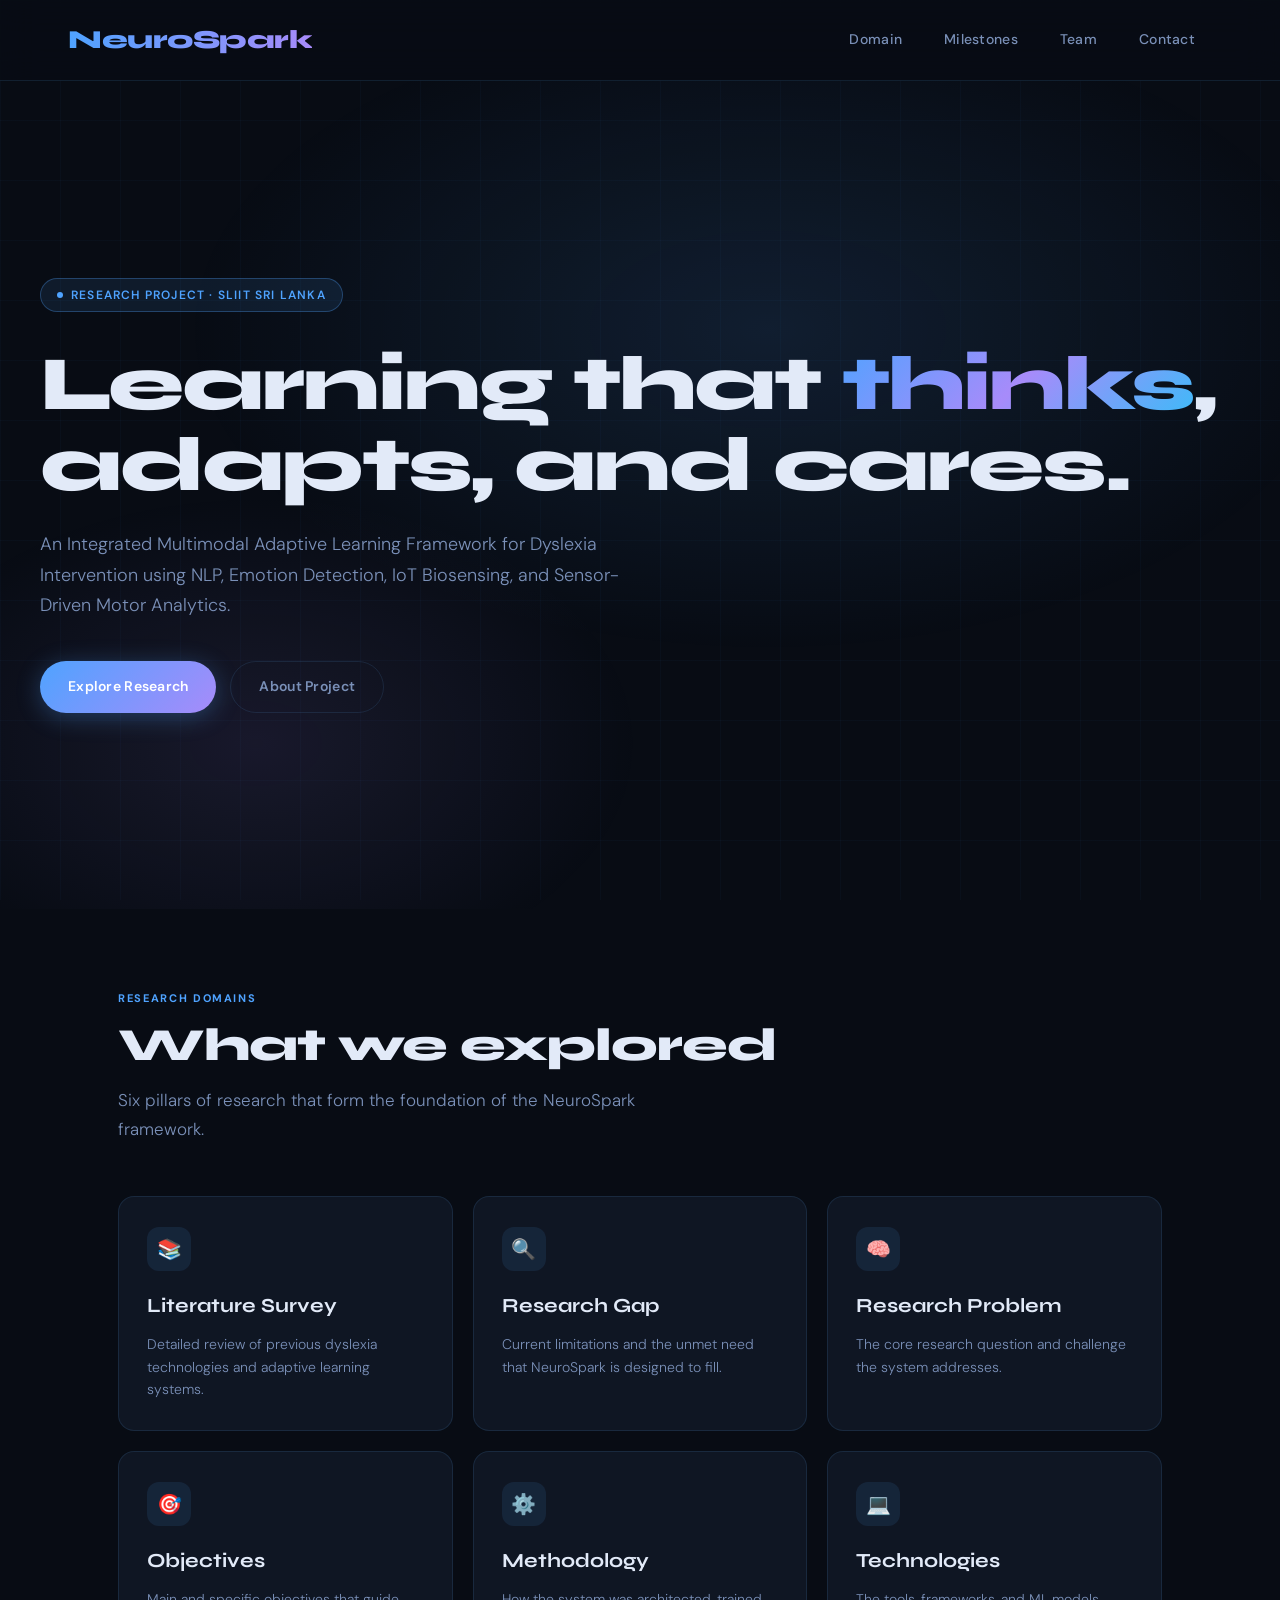
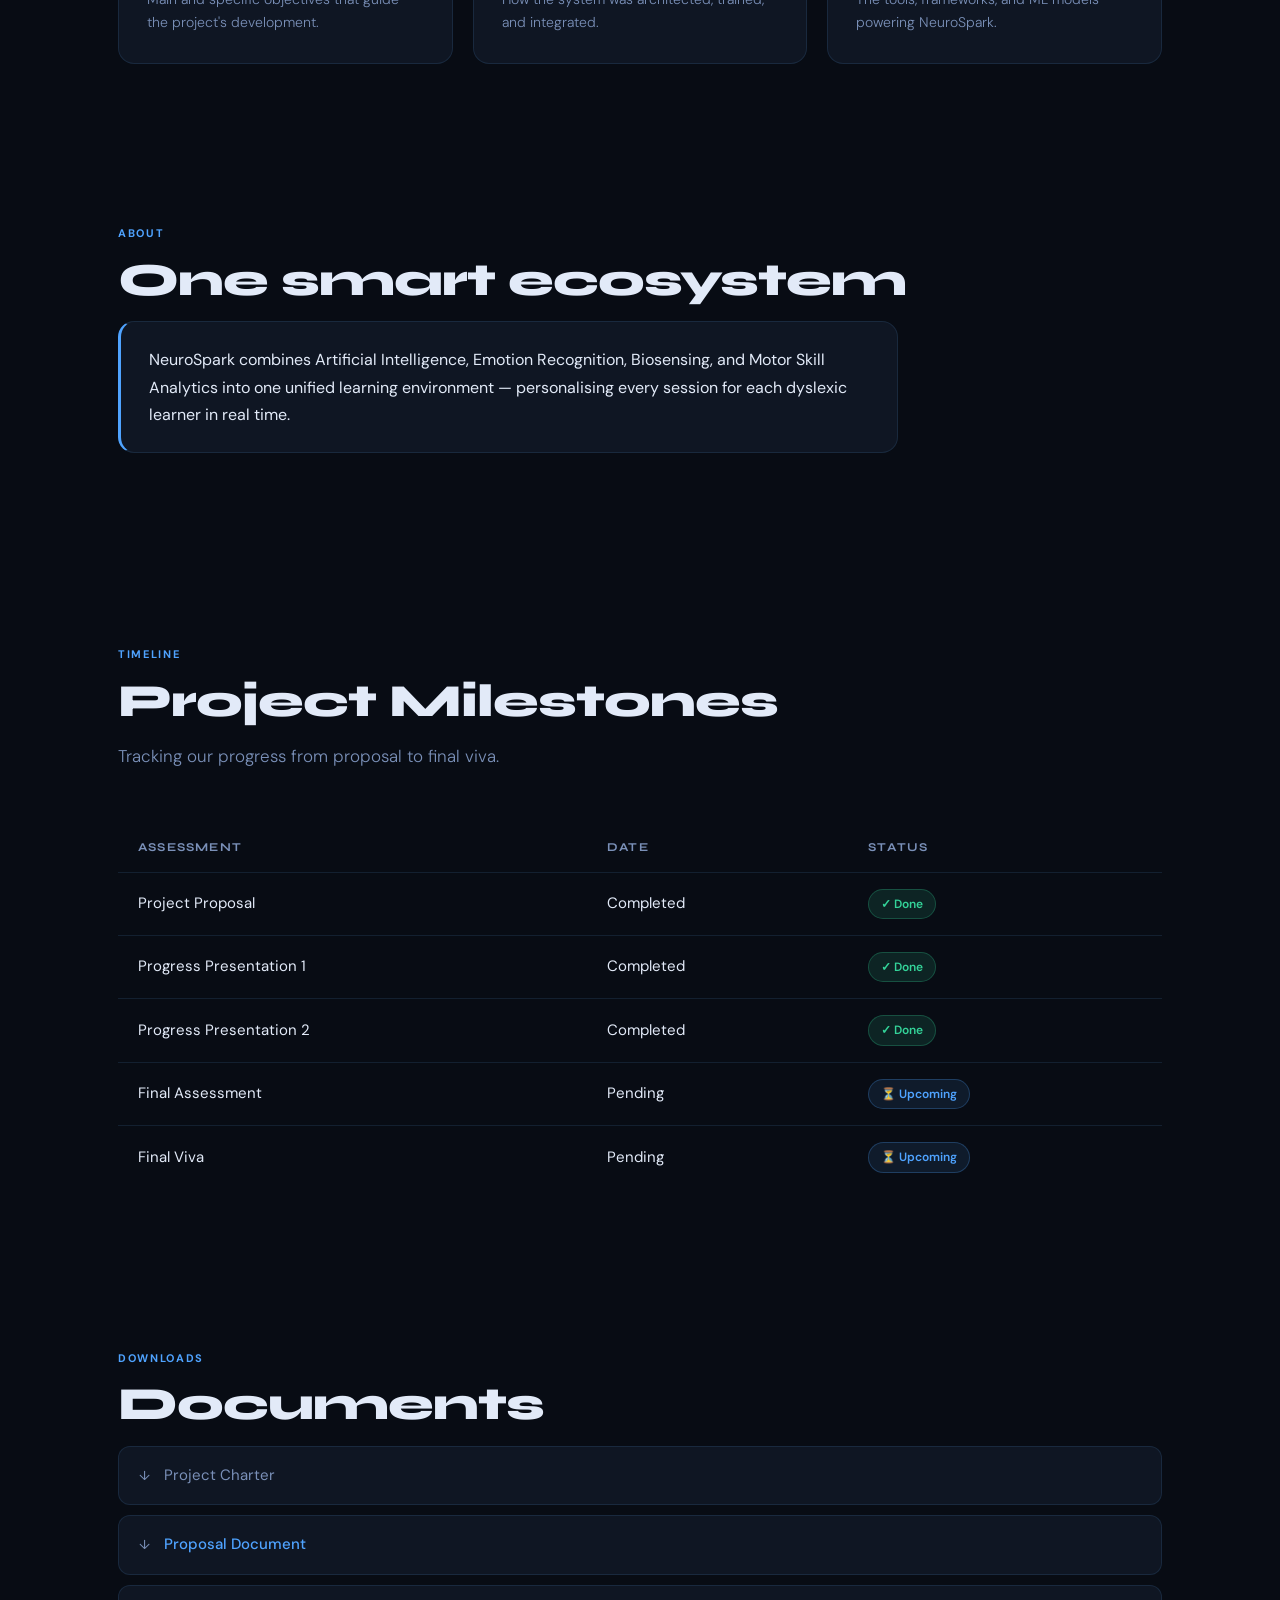
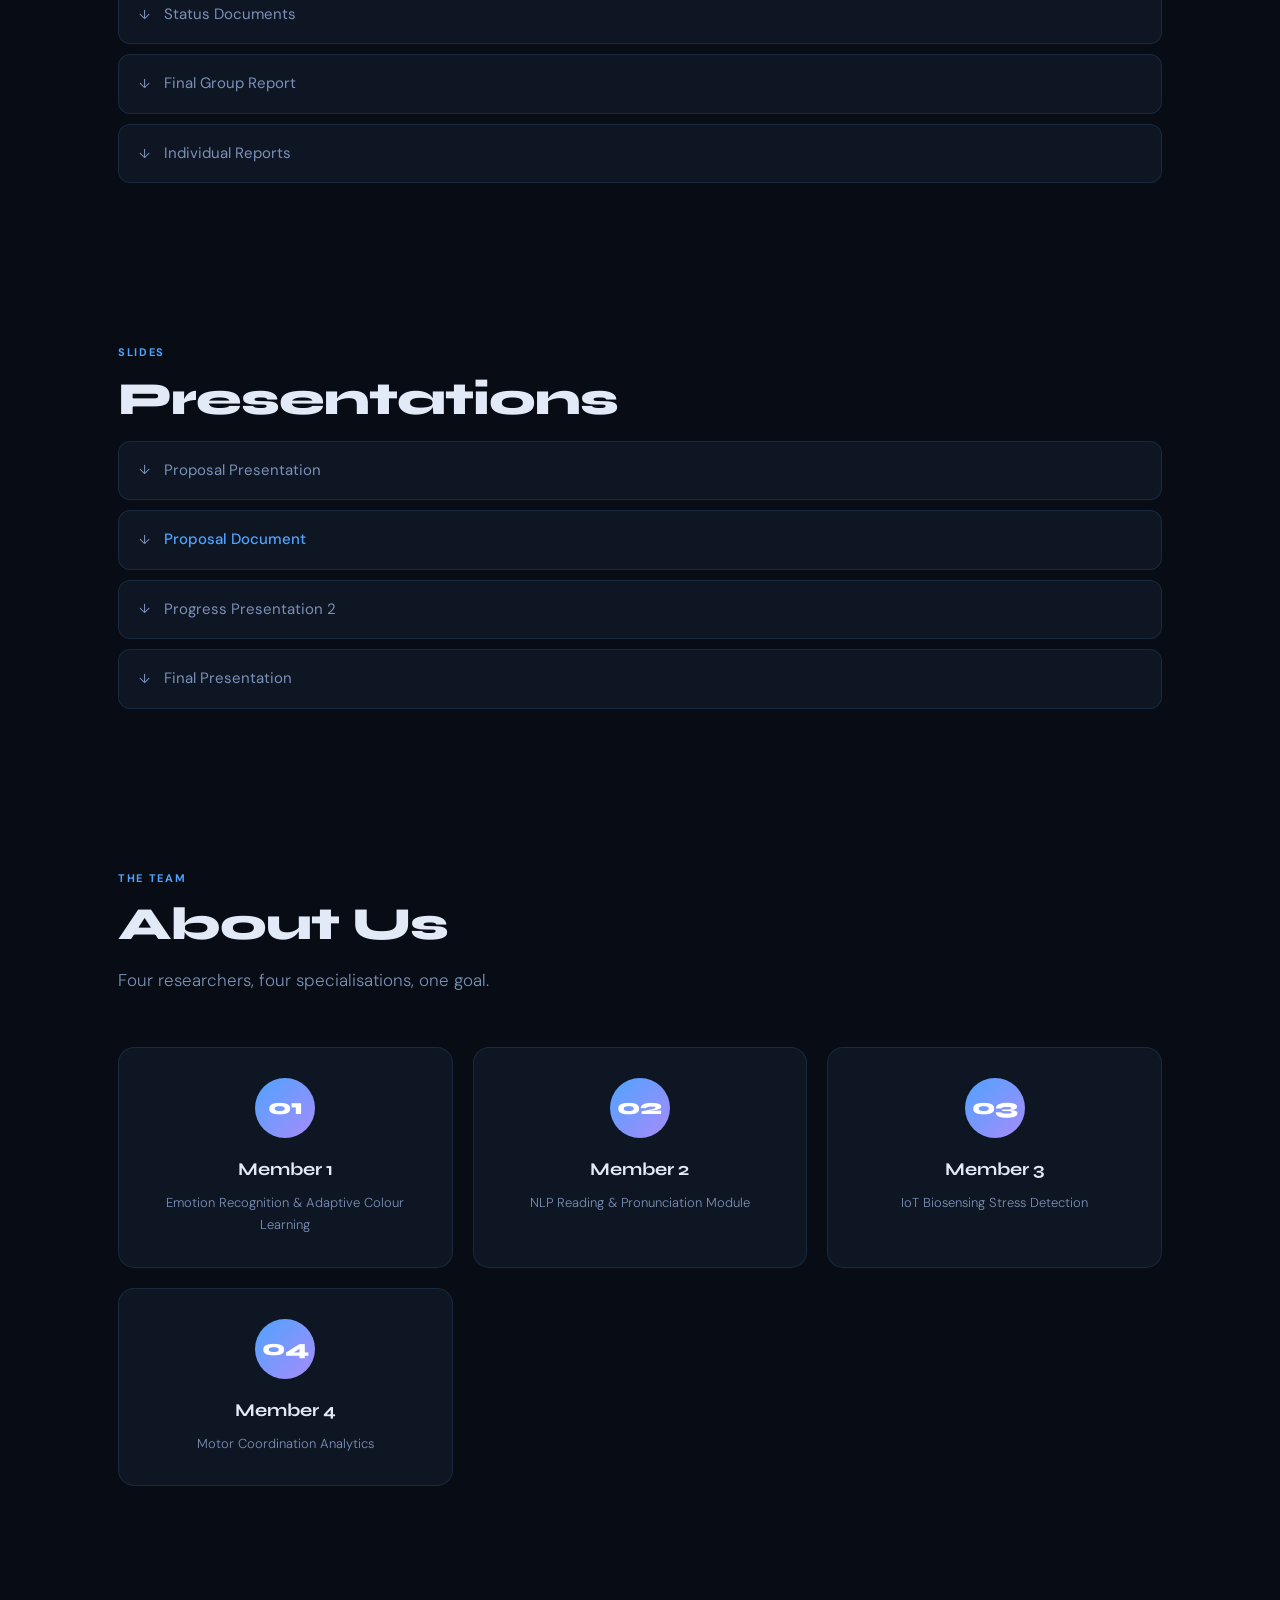
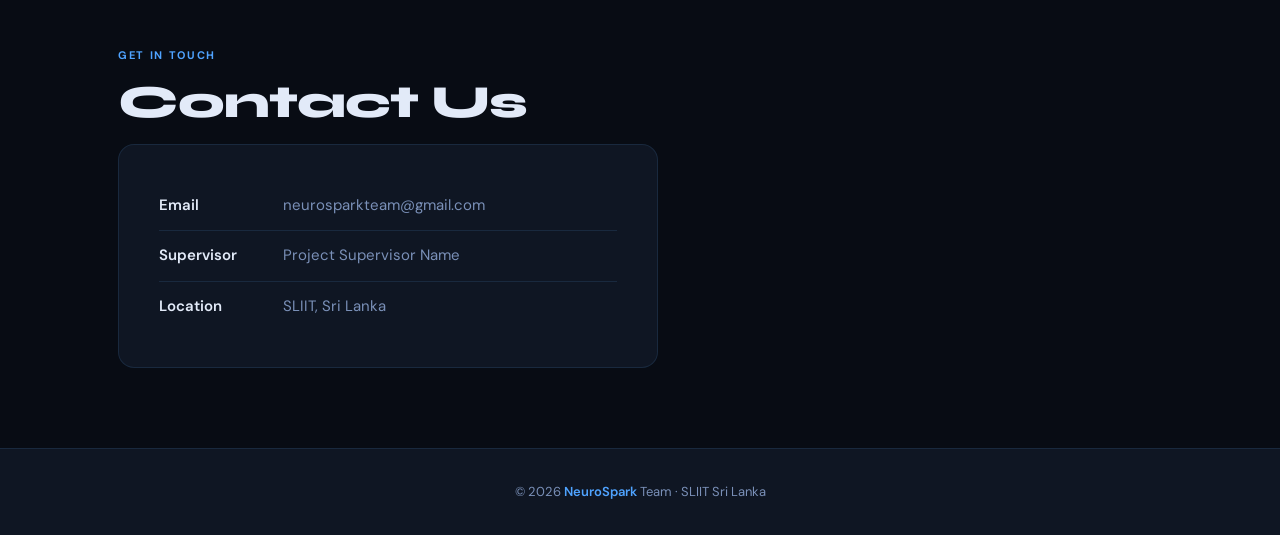
==== index.html @ bb427321 "Update index.html" ====
<!-- =========================
FILE: index.html
========================= -->
<!DOCTYPE html>
<html lang="en">
<head>
<meta charset="UTF-8">
<meta name="viewport" content="width=device-width, initial-scale=1.0">
<title>NeuroSpark — Adaptive Learning for Dyslexia</title>
<link rel="stylesheet" href="style.css">
</head>
<body>

<header>
  <nav>
    <div class="logo">NeuroSpark</div>
    <div class="menu">
      <a href="#domain">Domain</a>
      <a href="#milestones">Milestones</a>
      <a href="#team">Team</a>
      <a href="#contact">Contact</a>
    </div>
  </nav>
</header>

<!-- Hero -->
<section class="hero">
  <div class="hero-bg"></div>
  <div class="hero-content">
    <div class="hero-tag">Research Project · SLIIT Sri Lanka</div>
    <h1>Learning that <span>thinks</span>,<br>adapts, and cares.</h1>
    <p>An Integrated Multimodal Adaptive Learning Framework for Dyslexia Intervention using NLP, Emotion Detection, IoT Biosensing, and Sensor-Driven Motor Analytics.</p>
    <div class="hero-actions">
      <a href="#domain" class="btn">Explore Research</a>
      <a href="#about" class="btn-ghost">About Project</a>
    </div>
  </div>
</section>

<!-- Domain -->
<section class="container" id="domain">
  <div class="section-label">Research Domains</div>
  <h2 class="section-title">What we explored</h2>
  <p class="section-desc">Six pillars of research that form the foundation of the NeuroSpark framework.</p>

  <div class="card-grid">
    <div class="card">
      <div class="card-icon">📚</div>
      <a href="literature.html">Literature Survey</a>
      <p>Detailed review of previous dyslexia technologies and adaptive learning systems.</p>
    </div>
    <div class="card">
      <div class="card-icon">🔍</div>
      <a href="gap.html">Research Gap</a>
      <p>Current limitations and the unmet need that NeuroSpark is designed to fill.</p>
    </div>
    <div class="card">
      <div class="card-icon">🧠</div>
      <a href="problem.html">Research Problem</a>
      <p>The core research question and challenge the system addresses.</p>
    </div>
    <div class="card">
      <div class="card-icon">🎯</div>
      <a href="objectives.html">Objectives</a>
      <p>Main and specific objectives that guide the project's development.</p>
    </div>
    <div class="card">
      <div class="card-icon">⚙️</div>
      <a href="methodology.html">Methodology</a>
      <p>How the system was architected, trained, and integrated.</p>
    </div>
    <div class="card">
      <div class="card-icon">💻</div>
      <a href="technologies.html">Technologies</a>
      <p>The tools, frameworks, and ML models powering NeuroSpark.</p>
    </div>
  </div>
</section>

<!-- About -->
<section class="container" id="about">
  <div class="section-label">About</div>
  <h2 class="section-title">One smart ecosystem</h2>
  <div class="highlight-box">
    <p>NeuroSpark combines Artificial Intelligence, Emotion Recognition, Biosensing, and Motor Skill Analytics into one unified learning environment — personalising every session for each dyslexic learner in real time.</p>
  </div>
</section>

<!-- Milestones -->
<section class="container" id="milestones">
  <div class="section-label">Timeline</div>
  <h2 class="section-title">Project Milestones</h2>
  <p class="section-desc">Tracking our progress from proposal to final viva.</p>

  <table class="milestone-table">
    <thead>
      <tr>
        <th>Assessment</th>
        <th>Date</th>
        <th>Status</th>
      </tr>
    </thead>
    <tbody>
      <tr>
        <td>Project Proposal</td>
        <td>Completed</td>
        <td><span class="badge done">✓ Done</span></td>
      </tr>
      <tr>
        <td>Progress Presentation 1</td>
        <td>Completed</td>
        <td><span class="badge done">✓ Done</span></td>
      </tr>
      <tr>
        <td>Progress Presentation 2</td>
        <td>Completed</td>
        <td><span class="badge done">✓ Done</span></td>
      </tr>
      <tr>
        <td>Final Assessment</td>
        <td>Pending</td>
        <td><span class="badge upcoming">⏳ Upcoming</span></td>
      </tr>
      <tr>
        <td>Final Viva</td>
        <td>Pending</td>
        <td><span class="badge upcoming">⏳ Upcoming</span></td>
      </tr>
    </tbody>
  </table>
</section>

<!-- Documents -->
<section class="container" id="documents">
  <div class="section-label">Downloads</div>
  <h2 class="section-title">Documents</h2>
  <ul class="doc-list">
    <li>Project Charter</li>
    <li><a href="files/NEURODIVERSITY AWARE ADAPTIVE LEARNING WEB APPLICATION new.pdf" download>Proposal Document</a></li>
    <li>Status Documents</li>
    <li>Final Group Report</li>
    <li>Individual Reports</li>
  </ul>
</section>

<!-- Presentations -->
<section class="container" id="presentations">
  <div class="section-label">Slides</div>
  <h2 class="section-title">Presentations</h2>
  <ul class="doc-list">
    <li>Proposal Presentation</li>
    <li><a href="files/NEURODIVERSITY AWARE ADAPTIVE LEARNING WEB APPLICATION new.pdf" download>Proposal Document</a></li>
    <li>Progress Presentation 2</li>
    <li>Final Presentation</li>
  </ul>
</section>

<!-- Team -->
<section class="container" id="team">
  <div class="section-label">The Team</div>
  <h2 class="section-title">About Us</h2>
  <p class="section-desc">Four researchers, four specialisations, one goal.</p>
  <div class="card-grid">
    <div class="team-card">
      <div class="team-avatar">01</div>
      <h3>Member 1</h3>
      <p>Emotion Recognition &amp; Adaptive Colour Learning</p>
    </div>
    <div class="team-card">
      <div class="team-avatar">02</div>
      <h3>Member 2</h3>
      <p>NLP Reading &amp; Pronunciation Module</p>
    </div>
    <div class="team-card">
      <div class="team-avatar">03</div>
      <h3>Member 3</h3>
      <p>IoT Biosensing Stress Detection</p>
    </div>
    <div class="team-card">
      <div class="team-avatar">04</div>
      <h3>Member 4</h3>
      <p>Motor Coordination Analytics</p>
    </div>
  </div>
</section>

<!-- Contact -->
<section class="container" id="contact">
  <div class="section-label">Get in Touch</div>
  <h2 class="section-title">Contact Us</h2>
  <div class="contact-box">
    <div class="contact-row">
      <span class="label">Email</span>
      <span>neurosparkteam@gmail.com</span>
    </div>
    <div class="contact-row">
      <span class="label">Supervisor</span>
      <span>Project Supervisor Name</span>
    </div>
    <div class="contact-row">
      <span class="label">Location</span>
      <span>SLIIT, Sri Lanka</span>
    </div>
  </div>
</section>

<footer>
  <p>© 2026 <span>NeuroSpark</span> Team · SLIIT Sri Lanka</p>
</footer>

</body>
</html>
---- style.css ----
/* =========================
   FILE: style.css — NeuroSpark Premium Theme
========================= */

@import url('https://fonts.googleapis.com/css2?family=Syne:wght@400;600;700;800&family=DM+Sans:ital,wght@0,300;0,400;0,500;1,300&display=swap');

/* ── CSS Variables ── */
:root {
  --bg: #080c14;
  --surface: #0f1623;
  --surface2: #151d2e;
  --border: rgba(99,179,255,0.12);
  --blue: #4fa3ff;
  --violet: #a78bfa;
  --cyan: #38bdf8;
  --green: #34d399;
  --text: #e2eaf8;
  --muted: #7a90b8;
  --heading-font: 'Syne', sans-serif;
  --body-font: 'DM Sans', sans-serif;
  --radius: 16px;
  --glow-blue: 0 0 40px rgba(79,163,255,0.18);
  --glow-violet: 0 0 40px rgba(167,139,250,0.18);
}

/* ── Reset & Base ── */
*, *::before, *::after { box-sizing: border-box; margin: 0; padding: 0; }

html { scroll-behavior: smooth; }

body {
  font-family: var(--body-font);
  background: var(--bg);
  color: var(--text);
  line-height: 1.7;
  font-size: 16px;
  overflow-x: hidden;
}

/* Subtle grid texture */
body::before {
  content: '';
  position: fixed;
  inset: 0;
  background-image:
    linear-gradient(rgba(79,163,255,0.03) 1px, transparent 1px),
    linear-gradient(90deg, rgba(79,163,255,0.03) 1px, transparent 1px);
  background-size: 60px 60px;
  pointer-events: none;
  z-index: 0;
}

/* ── Header / Nav ── */
header {
  position: sticky;
  top: 0;
  z-index: 200;
  background: rgba(8, 12, 20, 0.85);
  backdrop-filter: blur(18px);
  border-bottom: 1px solid var(--border);
}

nav {
  max-width: 1200px;
  margin: auto;
  display: flex;
  justify-content: space-between;
  align-items: center;
  padding: 18px 28px;
}

.logo {
  font-family: var(--heading-font);
  font-size: 26px;
  font-weight: 800;
  background: linear-gradient(90deg, var(--blue), var(--violet));
  -webkit-background-clip: text;
  -webkit-text-fill-color: transparent;
  background-clip: text;
  letter-spacing: -0.5px;
}

.menu { display: flex; gap: 8px; }

.menu a {
  color: var(--muted);
  text-decoration: none;
  font-size: 14px;
  font-weight: 500;
  padding: 8px 16px;
  border-radius: 50px;
  border: 1px solid transparent;
  transition: all 0.25s ease;
  letter-spacing: 0.02em;
}

.menu a:hover {
  color: var(--text);
  border-color: var(--border);
  background: var(--surface);
}

/* ── Hero ── */
.hero {
  position: relative;
  overflow: hidden;
  min-height: 92vh;
  display: flex;
  align-items: center;
  padding: 0 28px;
}

.hero-bg {
  position: absolute;
  inset: 0;
  background:
    radial-gradient(ellipse 70% 60% at 60% 30%, rgba(79,163,255,0.12) 0%, transparent 65%),
    radial-gradient(ellipse 50% 50% at 20% 80%, rgba(167,139,250,0.1) 0%, transparent 60%);
  z-index: 0;
}

.hero-content {
  position: relative;
  z-index: 1;
  max-width: 1200px;
  margin: auto;
  width: 100%;
  padding: 80px 0;
}

.hero-tag {
  display: inline-flex;
  align-items: center;
  gap: 8px;
  background: rgba(79,163,255,0.1);
  border: 1px solid rgba(79,163,255,0.3);
  color: var(--blue);
  font-size: 12px;
  font-weight: 600;
  letter-spacing: 0.1em;
  text-transform: uppercase;
  padding: 6px 16px;
  border-radius: 50px;
  margin-bottom: 32px;
  animation: fadeUp 0.6s ease both;
}

.hero-tag::before {
  content: '';
  width: 6px; height: 6px;
  border-radius: 50%;
  background: var(--blue);
  animation: pulse 2s infinite;
}

@keyframes pulse {
  0%, 100% { opacity: 1; transform: scale(1); }
  50% { opacity: 0.4; transform: scale(0.7); }
}

.hero h1 {
  font-family: var(--heading-font);
  font-size: clamp(42px, 6vw, 82px);
  font-weight: 800;
  line-height: 1.05;
  letter-spacing: -2px;
  margin-bottom: 24px;
  animation: fadeUp 0.6s 0.1s ease both;
}

.hero h1 span {
  background: linear-gradient(135deg, var(--blue) 0%, var(--violet) 50%, var(--cyan) 100%);
  -webkit-background-clip: text;
  -webkit-text-fill-color: transparent;
  background-clip: text;
}

.hero p {
  font-size: 18px;
  color: var(--muted);
  max-width: 620px;
  font-weight: 300;
  margin-bottom: 40px;
  animation: fadeUp 0.6s 0.2s ease both;
}

.hero-actions {
  display: flex;
  gap: 14px;
  flex-wrap: wrap;
  animation: fadeUp 0.6s 0.3s ease both;
}

/* ── Buttons ── */
.btn, .btn-ghost {
  display: inline-flex;
  align-items: center;
  gap: 8px;
  padding: 13px 28px;
  border-radius: 50px;
  font-family: var(--body-font);
  font-size: 14px;
  font-weight: 600;
  text-decoration: none;
  transition: all 0.25s ease;
  cursor: pointer;
  letter-spacing: 0.02em;
}

.btn {
  background: linear-gradient(135deg, var(--blue), var(--violet));
  color: #fff;
  border: none;
  box-shadow: 0 4px 24px rgba(79,163,255,0.3);
}

.btn:hover {
  transform: translateY(-2px);
  box-shadow: 0 8px 32px rgba(79,163,255,0.45);
}

.btn-ghost {
  background: transparent;
  color: var(--muted);
  border: 1px solid var(--border);
}

.btn-ghost:hover {
  background: var(--surface);
  color: var(--text);
  border-color: rgba(99,179,255,0.3);
}

/* ── Section containers ── */
.container {
  max-width: 1100px;
  margin: auto;
  padding: 80px 28px;
  position: relative;
  z-index: 1;
}

.section-label {
  font-size: 11px;
  font-weight: 700;
  letter-spacing: 0.15em;
  text-transform: uppercase;
  color: var(--blue);
  margin-bottom: 12px;
}

.section-title {
  font-family: var(--heading-font);
  font-size: clamp(28px, 4vw, 46px);
  font-weight: 800;
  color: var(--text);
  letter-spacing: -1px;
  margin-bottom: 16px;
  line-height: 1.1;
}

.section-title.accent {
  background: linear-gradient(135deg, var(--blue), var(--violet));
  -webkit-background-clip: text;
  -webkit-text-fill-color: transparent;
  background-clip: text;
}

.section-desc {
  color: var(--muted);
  font-size: 17px;
  font-weight: 300;
  max-width: 600px;
  margin-bottom: 52px;
}

/* ── Cards ── */
.card-grid {
  display: grid;
  grid-template-columns: repeat(auto-fit, minmax(280px, 1fr));
  gap: 20px;
}

.card {
  background: var(--surface);
  border: 1px solid var(--border);
  border-radius: var(--radius);
  padding: 30px 28px;
  transition: all 0.3s ease;
  position: relative;
  overflow: hidden;
}

.card::before {
  content: '';
  position: absolute;
  top: 0; left: 0; right: 0;
  height: 2px;
  background: linear-gradient(90deg, var(--blue), var(--violet));
  opacity: 0;
  transition: opacity 0.3s ease;
}

.card:hover {
  transform: translateY(-6px);
  border-color: rgba(79,163,255,0.3);
  box-shadow: var(--glow-blue);
}

.card:hover::before { opacity: 1; }

.card-icon {
  width: 44px; height: 44px;
  border-radius: 12px;
  background: rgba(79,163,255,0.1);
  display: flex; align-items: center; justify-content: center;
  font-size: 20px;
  margin-bottom: 18px;
}

.card a {
  font-family: var(--heading-font);
  font-size: 20px;
  font-weight: 700;
  color: var(--text);
  text-decoration: none;
  display: block;
  margin-bottom: 10px;
  transition: color 0.2s;
}

.card a:hover { color: var(--blue); }

.card p {
  color: var(--muted);
  font-size: 14px;
  line-height: 1.6;
  font-weight: 300;
}

/* ── Inner page content ── */
.page-hero {
  padding: 80px 28px 40px;
  max-width: 1100px;
  margin: auto;
  position: relative;
  z-index: 1;
}

.page-hero .back-link {
  display: inline-flex;
  align-items: center;
  gap: 6px;
  color: var(--muted);
  text-decoration: none;
  font-size: 13px;
  font-weight: 500;
  margin-bottom: 28px;
  transition: color 0.2s;
}

.page-hero .back-link:hover { color: var(--blue); }

.content-block {
  max-width: 1100px;
  margin: auto;
  padding: 0 28px 80px;
  position: relative;
  z-index: 1;
}

.content-block p {
  color: var(--muted);
  font-size: 17px;
  font-weight: 300;
  margin-bottom: 24px;
  max-width: 780px;
}

.highlight-box {
  background: var(--surface);
  border: 1px solid var(--border);
  border-left: 3px solid var(--blue);
  border-radius: var(--radius);
  padding: 24px 28px;
  margin-bottom: 32px;
  max-width: 780px;
}

.highlight-box p {
  margin: 0;
  color: var(--text);
  font-size: 16px;
}

/* Objectives list */
.obj-list {
  list-style: none;
  padding: 0;
  display: flex;
  flex-direction: column;
  gap: 14px;
  max-width: 700px;
}

.obj-list li {
  display: flex;
  align-items: flex-start;
  gap: 16px;
  background: var(--surface);
  border: 1px solid var(--border);
  border-radius: 12px;
  padding: 18px 22px;
  color: var(--text);
  font-size: 15px;
  font-weight: 400;
  transition: border-color 0.2s;
}

.obj-list li:hover { border-color: rgba(79,163,255,0.3); }

.obj-list li span.num {
  flex-shrink: 0;
  width: 28px; height: 28px;
  border-radius: 8px;
  background: linear-gradient(135deg, var(--blue), var(--violet));
  display: flex; align-items: center; justify-content: center;
  font-size: 12px;
  font-weight: 800;
  color: #fff;
  font-family: var(--heading-font);
}

/* Technologies pills */
.tech-grid {
  display: flex;
  flex-wrap: wrap;
  gap: 14px;
  margin-top: 12px;
}

.tech-pill {
  display: flex;
  align-items: center;
  gap: 10px;
  background: var(--surface);
  border: 1px solid var(--border);
  border-radius: 12px;
  padding: 14px 20px;
  font-size: 15px;
  font-weight: 500;
  color: var(--text);
  transition: all 0.25s;
}

.tech-pill:hover {
  border-color: rgba(79,163,255,0.3);
  background: var(--surface2);
  transform: translateY(-2px);
}

.tech-pill .icon {
  font-size: 22px;
}

/* ── Milestones Table ── */
.milestone-table {
  width: 100%;
  border-collapse: collapse;
  margin-top: 12px;
}

.milestone-table th {
  font-family: var(--heading-font);
  font-size: 12px;
  letter-spacing: 0.1em;
  text-transform: uppercase;
  color: var(--muted);
  font-weight: 700;
  padding: 14px 20px;
  text-align: left;
  border-bottom: 1px solid var(--border);
}

.milestone-table td {
  padding: 16px 20px;
  border-bottom: 1px solid var(--border);
  font-size: 15px;
  color: var(--text);
}

.milestone-table tr:last-child td { border-bottom: none; }

.milestone-table tr:hover td {
  background: var(--surface2);
}

.badge {
  display: inline-flex;
  align-items: center;
  gap: 6px;
  padding: 4px 12px;
  border-radius: 50px;
  font-size: 12px;
  font-weight: 600;
}

.badge.done {
  background: rgba(52,211,153,0.12);
  color: var(--green);
  border: 1px solid rgba(52,211,153,0.25);
}

.badge.upcoming {
  background: rgba(79,163,255,0.1);
  color: var(--blue);
  border: 1px solid rgba(79,163,255,0.25);
}

/* ── Documents & Presentations ── */
.doc-list {
  list-style: none;
  padding: 0;
  display: flex;
  flex-direction: column;
  gap: 10px;
}

.doc-list li {
  display: flex;
  align-items: center;
  gap: 14px;
  background: var(--surface);
  border: 1px solid var(--border);
  border-radius: 12px;
  padding: 16px 20px;
  font-size: 15px;
  color: var(--muted);
}

.doc-list li a {
  color: var(--blue);
  text-decoration: none;
  font-weight: 500;
}

.doc-list li a:hover { text-decoration: underline; }

.doc-list li::before {
  content: '↓';
  color: var(--muted);
  font-size: 13px;
}

/* ── Team Cards ── */
.team-card {
  background: var(--surface);
  border: 1px solid var(--border);
  border-radius: var(--radius);
  padding: 30px 24px;
  text-align: center;
  transition: all 0.3s;
  position: relative;
  overflow: hidden;
}

.team-card:hover {
  transform: translateY(-4px);
  border-color: rgba(79,163,255,0.3);
  box-shadow: var(--glow-blue);
}

.team-avatar {
  width: 60px; height: 60px;
  border-radius: 50%;
  background: linear-gradient(135deg, var(--blue), var(--violet));
  margin: 0 auto 16px;
  display: flex; align-items: center; justify-content: center;
  font-family: var(--heading-font);
  font-size: 22px;
  font-weight: 800;
  color: #fff;
}

.team-card h3 {
  font-family: var(--heading-font);
  font-size: 18px;
  font-weight: 700;
  color: var(--text);
  margin-bottom: 8px;
}

.team-card p {
  color: var(--muted);
  font-size: 13px;
  font-weight: 300;
}

/* ── Contact ── */
.contact-box {
  background: var(--surface);
  border: 1px solid var(--border);
  border-radius: var(--radius);
  padding: 36px 40px;
  max-width: 540px;
}

.contact-row {
  display: flex;
  align-items: center;
  gap: 14px;
  padding: 12px 0;
  border-bottom: 1px solid var(--border);
  font-size: 15px;
  color: var(--muted);
}

.contact-row:last-child { border-bottom: none; }

.contact-row .label {
  font-weight: 600;
  color: var(--text);
  min-width: 110px;
}

/* ── Footer ── */
footer {
  background: var(--surface);
  border-top: 1px solid var(--border);
  text-align: center;
  padding: 32px 20px;
  color: var(--muted);
  font-size: 13px;
  position: relative;
  z-index: 1;
}

footer span {
  color: var(--blue);
  font-weight: 600;
}

/* ── Animations ── */
@keyframes fadeUp {
  from { opacity: 0; transform: translateY(24px); }
  to   { opacity: 1; transform: translateY(0); }
}

.fade-in {
  animation: fadeUp 0.6s ease both;
}

/* ── Responsive ── */
@media (max-width: 768px) {
  .hero h1 { font-size: 38px; letter-spacing: -1px; }
  .menu { gap: 4px; }
  .menu a { padding: 6px 10px; font-size: 13px; }
  .container, .page-hero, .content-block { padding-left: 18px; padding-right: 18px; }
  .contact-box { padding: 24px 20px; }
}
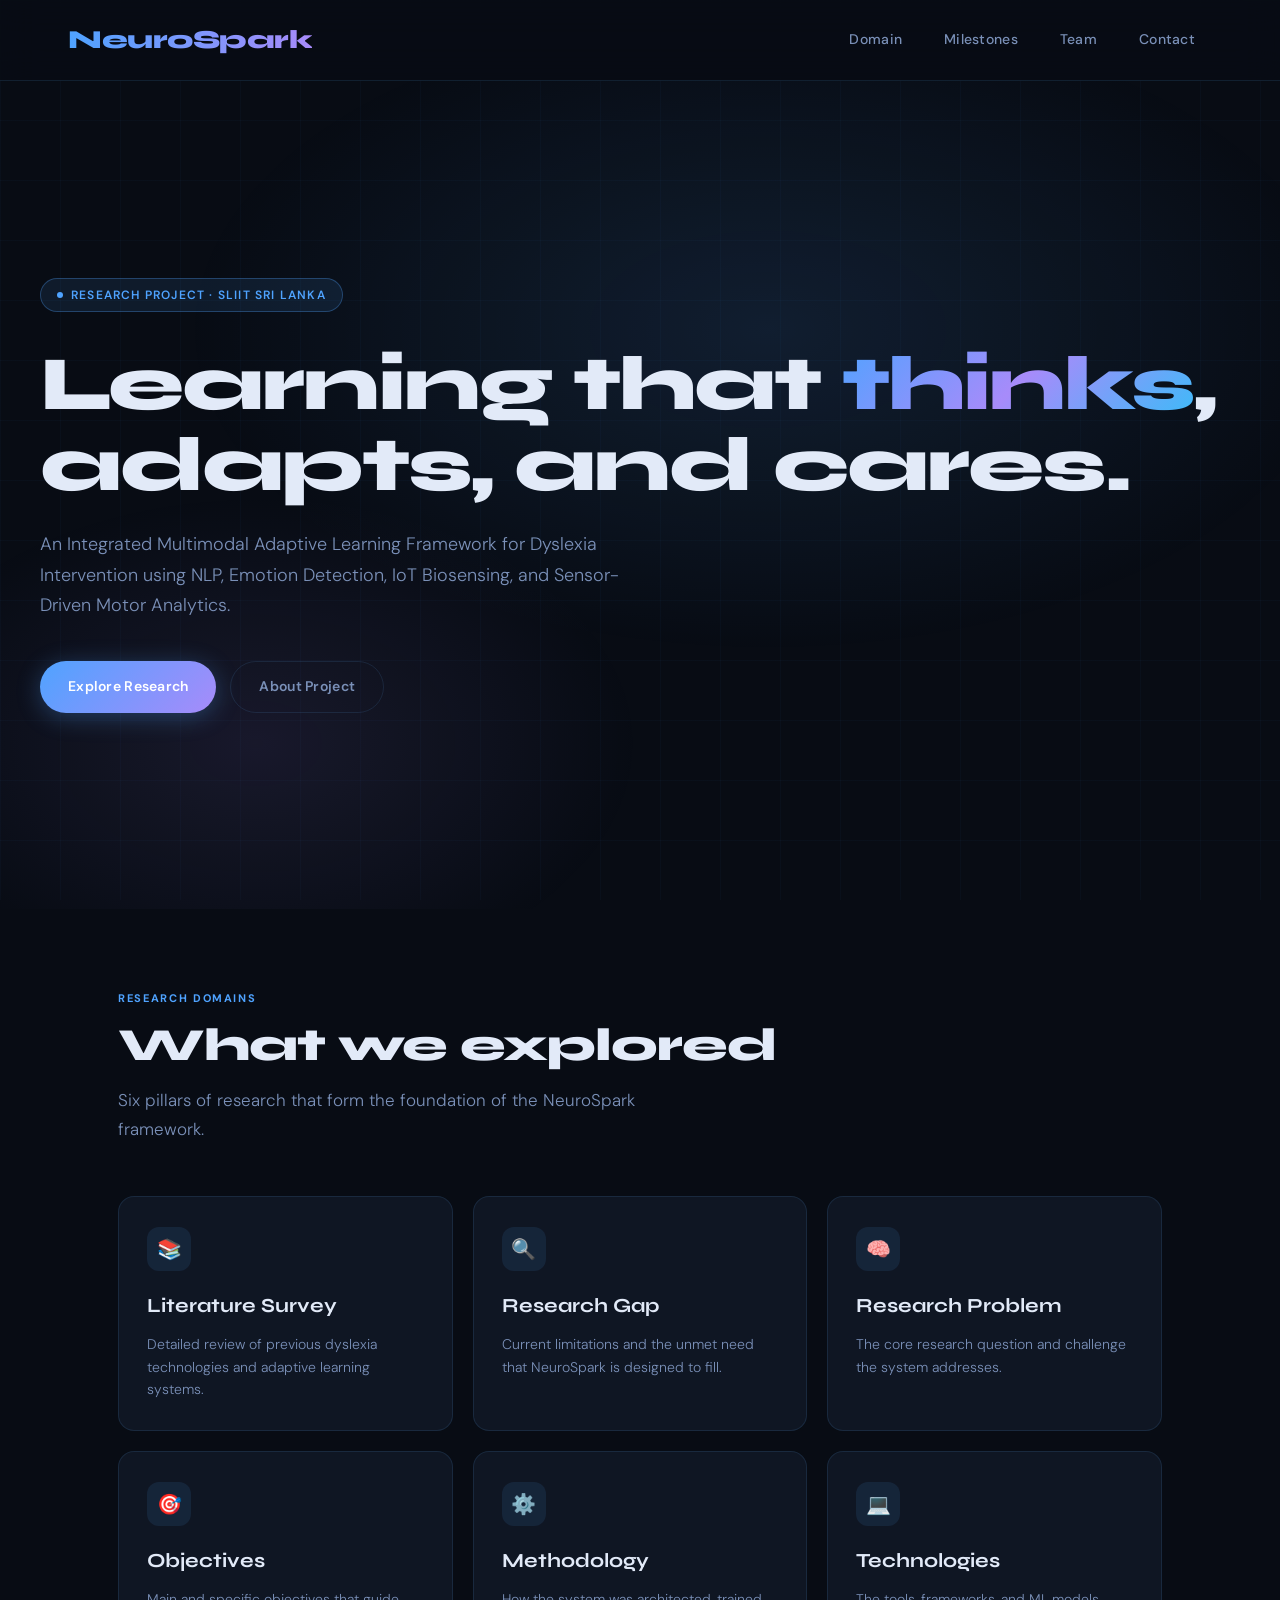
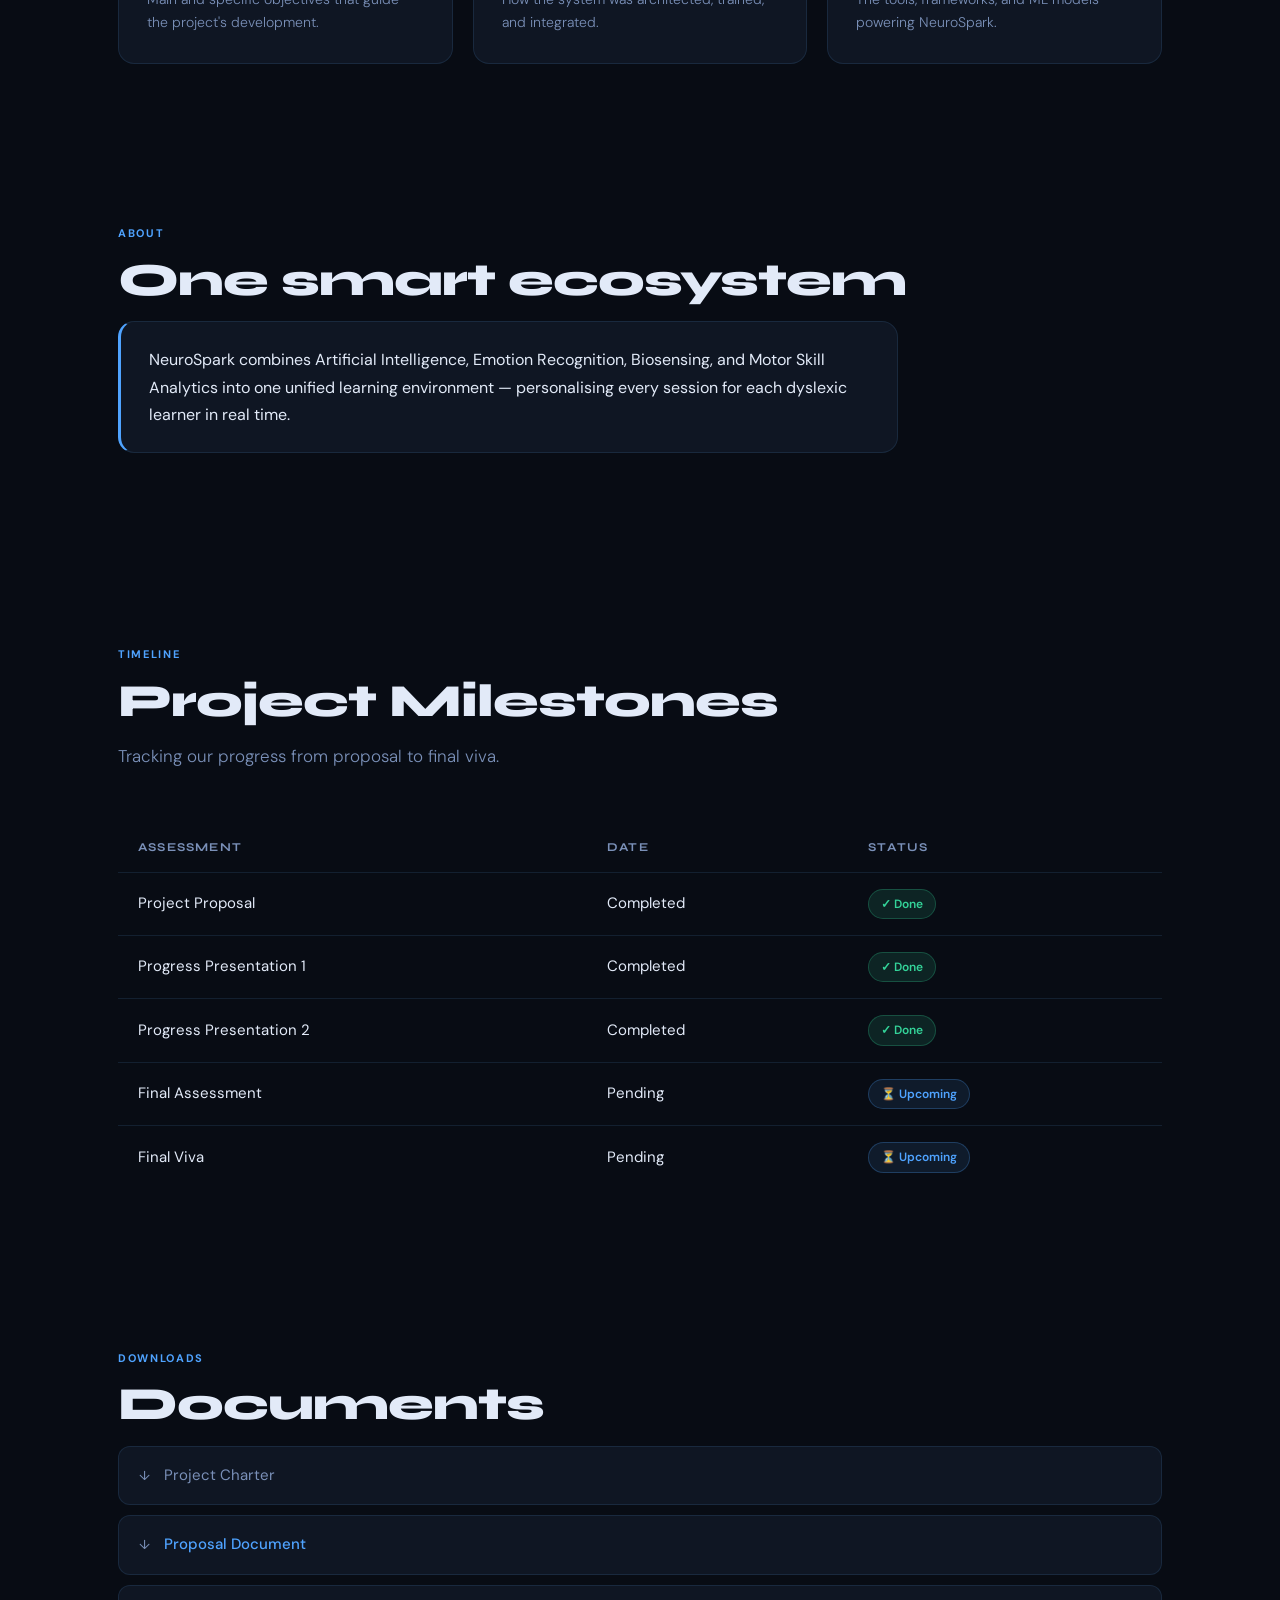
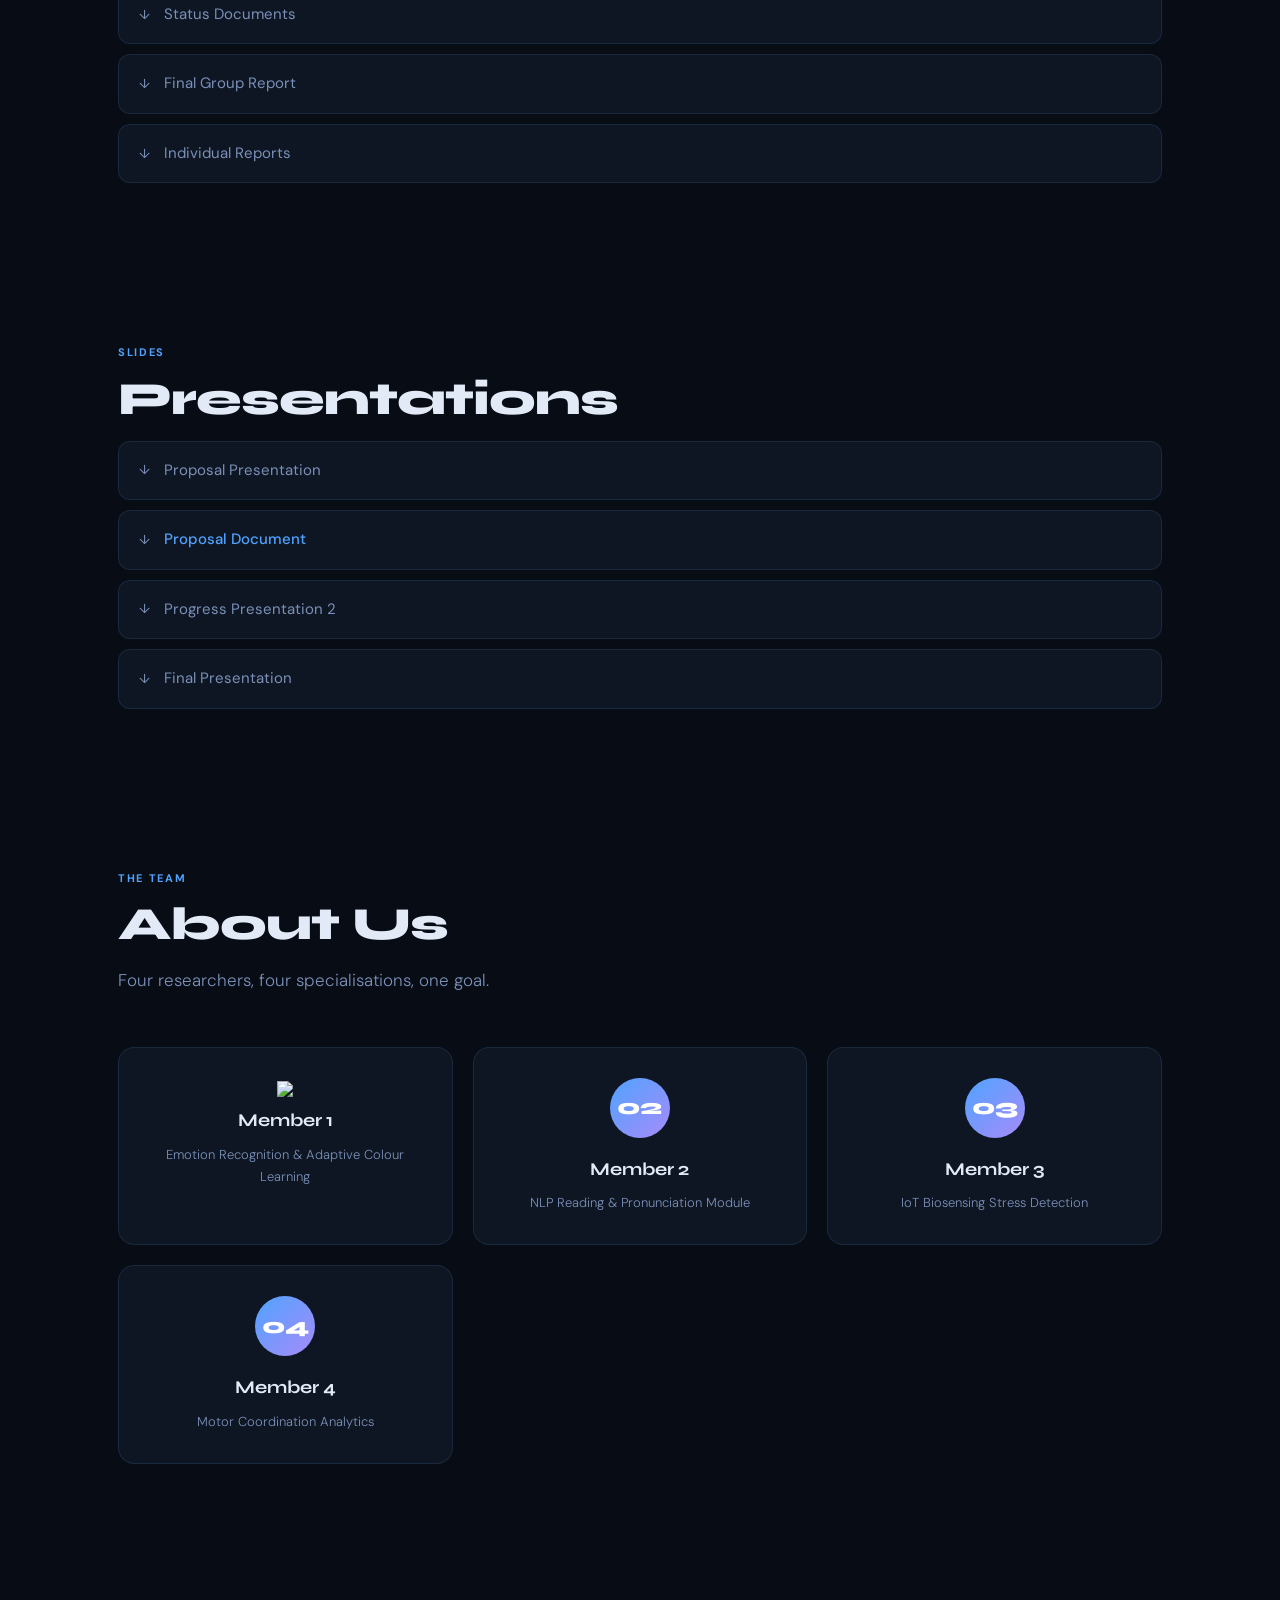
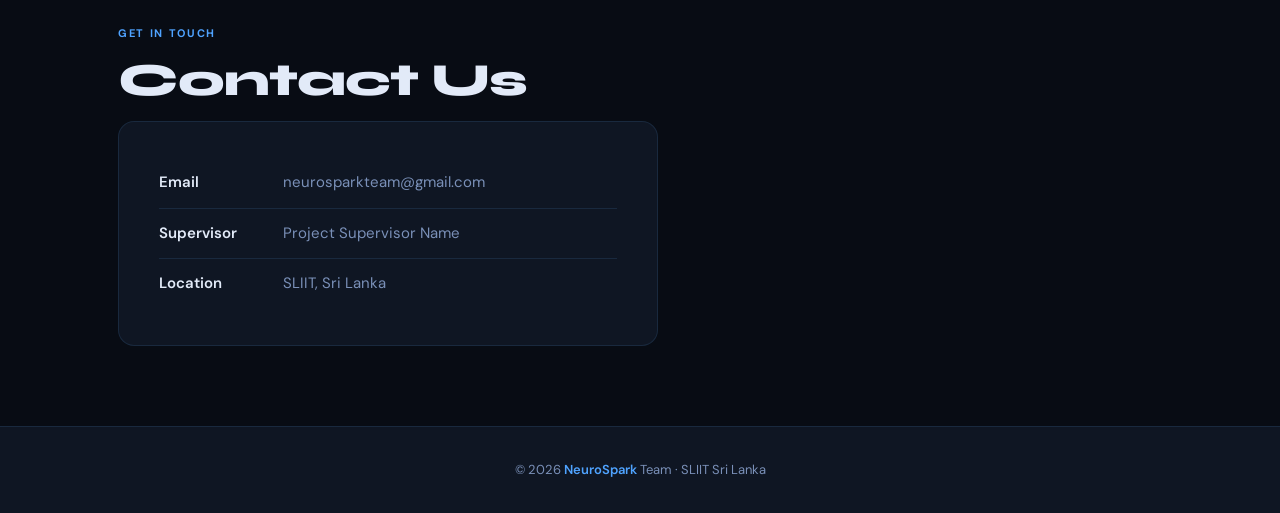
==== commit 7a052859: "Update index.html" ====
--- a/index.html
+++ b/index.html
@@ -149,7 +149,7 @@
   <h2 class="section-title">Presentations</h2>
   <ul class="doc-list">
     <li>Proposal Presentation</li>
-    <li><a href="files/NEURODIVERSITY AWARE ADAPTIVE LEARNING WEB APPLICATION new.pdf" download>Proposal Document</a></li>
+    <li><a href="files/Proposal_Presentation_Template_V3[1].pptx" download>Proposal Document</a></li>
     <li>Progress Presentation 2</li>
     <li>Final Presentation</li>
   </ul>
@@ -162,7 +162,7 @@
   <p class="section-desc">Four researchers, four specialisations, one goal.</p>
   <div class="card-grid">
     <div class="team-card">
-      <div class="team-avatar">01</div>
+      <img src="images/member1.jpeg" class="member-photo">
       <h3>Member 1</h3>
       <p>Emotion Recognition &amp; Adaptive Colour Learning</p>
     </div>
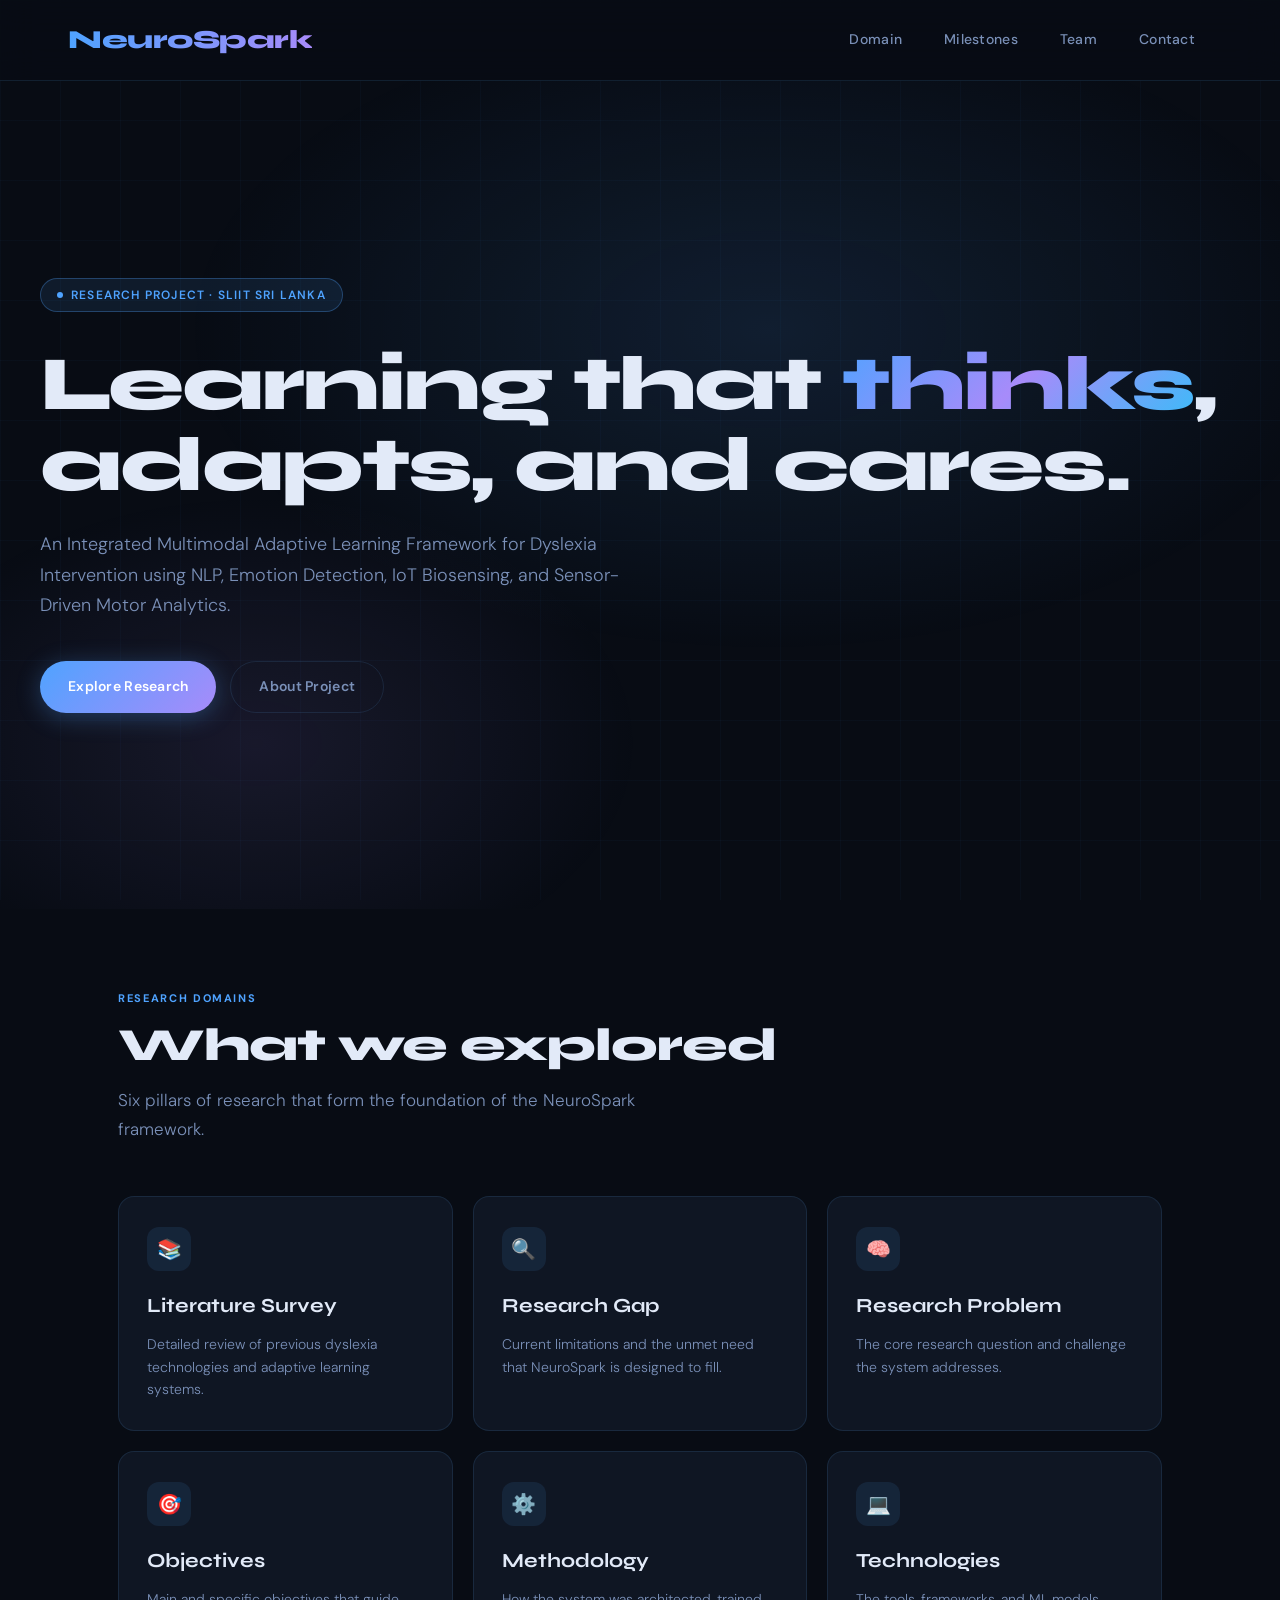
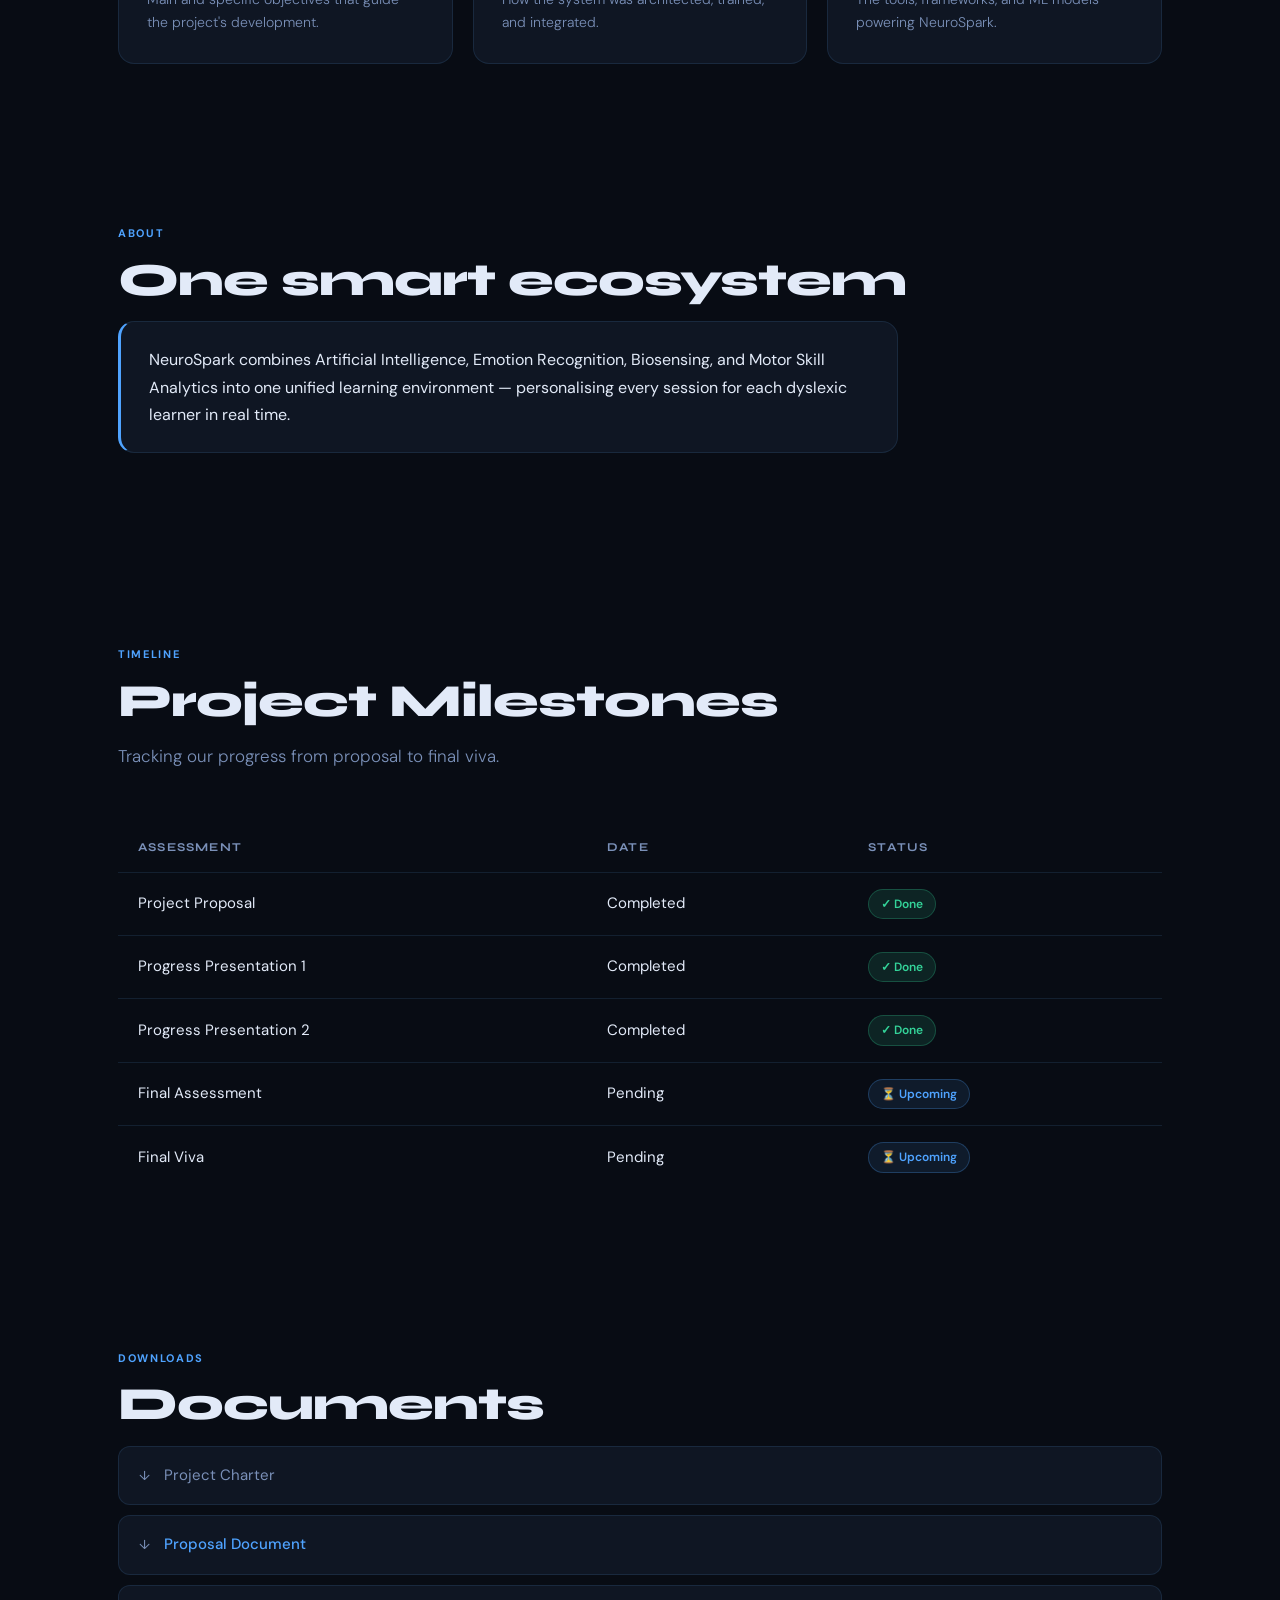
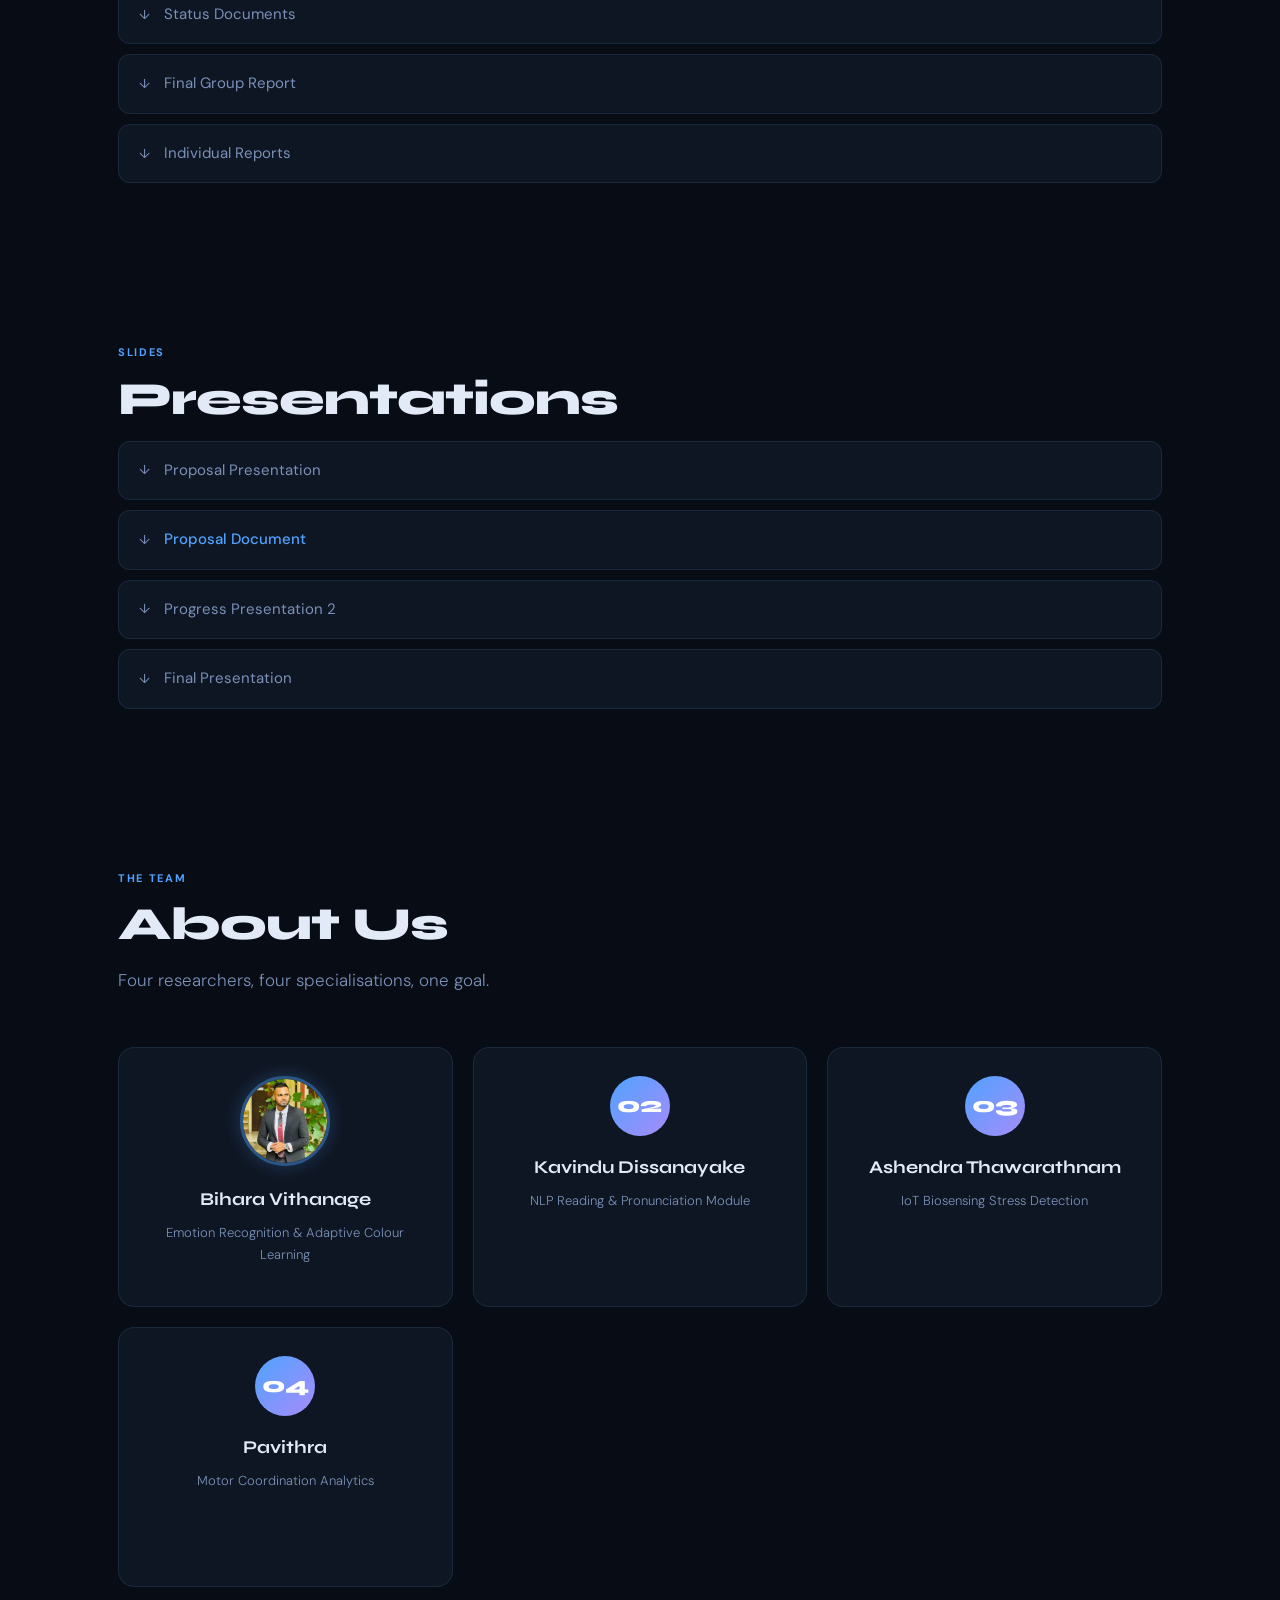
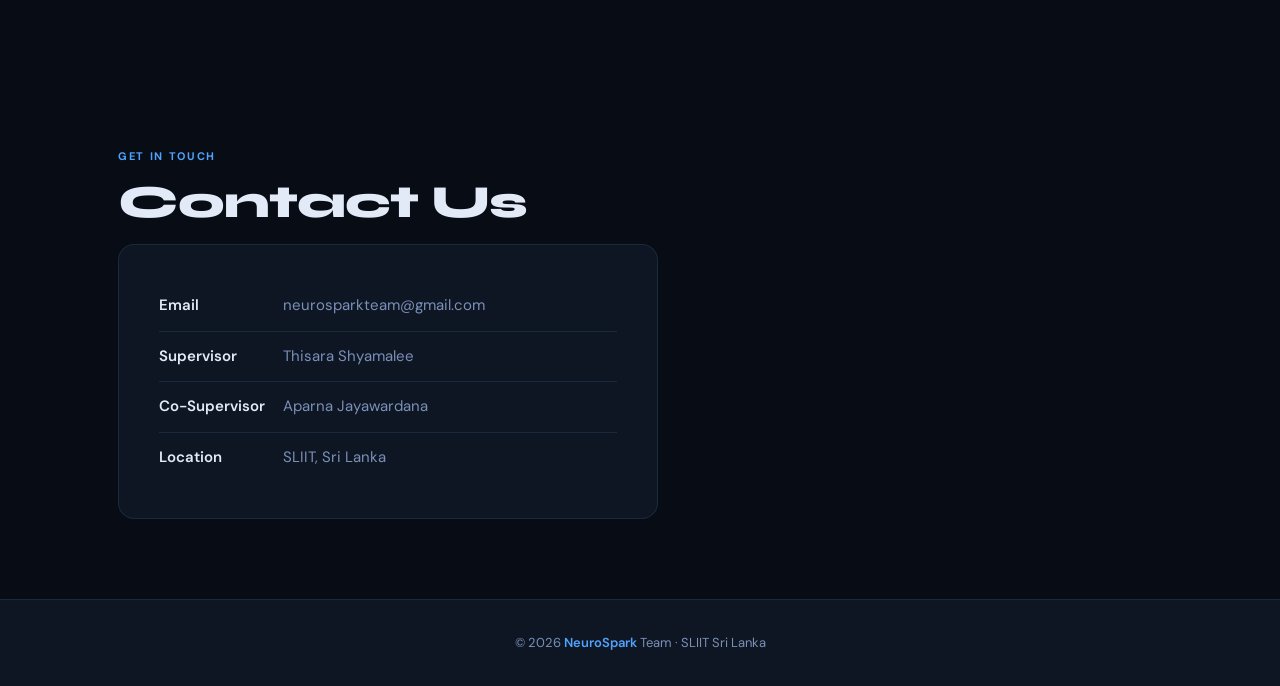
==== commit e6293df7: "Update index.html" ====
--- a/index.html
+++ b/index.html
@@ -163,22 +163,22 @@
   <div class="card-grid">
     <div class="team-card">
       <img src="images/member1.jpeg" class="member-photo">
-      <h3>Member 1</h3>
+      <h3>Bihara Vithanage</h3>
       <p>Emotion Recognition &amp; Adaptive Colour Learning</p>
     </div>
     <div class="team-card">
       <div class="team-avatar">02</div>
-      <h3>Member 2</h3>
+      <h3>Kavindu Dissanayake</h3>
       <p>NLP Reading &amp; Pronunciation Module</p>
     </div>
     <div class="team-card">
       <div class="team-avatar">03</div>
-      <h3>Member 3</h3>
+      <h3>Ashendra Thawarathnam</h3>
       <p>IoT Biosensing Stress Detection</p>
     </div>
     <div class="team-card">
       <div class="team-avatar">04</div>
-      <h3>Member 4</h3>
+      <h3>Pavithra </h3>
       <p>Motor Coordination Analytics</p>
     </div>
   </div>
@@ -195,7 +195,11 @@
     </div>
     <div class="contact-row">
       <span class="label">Supervisor</span>
-      <span>Project Supervisor Name</span>
+      <span>Thisara Shyamalee</span>
+    </div>
+    <div class="contact-row">
+      <span class="label">Co-Supervisor</span>
+      <span>Aparna Jayawardana</span>
     </div>
     <div class="contact-row">
       <span class="label">Location</span>
--- a/style.css
+++ b/style.css
@@ -93,7 +93,16 @@
   transition: all 0.25s ease;
   letter-spacing: 0.02em;
 }
-
+.member-photo{
+width:90px;
+height:90px;
+border-radius:50%;
+object-fit:cover;
+display:block;
+margin:0 auto 18px auto;
+border:3px solid rgba(79,163,255,0.45);
+box-shadow:0 0 18px rgba(79,163,255,0.25);
+}
 .menu a:hover {
   color: var(--text);
   border-color: var(--border);
@@ -553,15 +562,20 @@
 }
 
 /* ── Team Cards ── */
-.team-card {
-  background: var(--surface);
-  border: 1px solid var(--border);
-  border-radius: var(--radius);
-  padding: 30px 24px;
-  text-align: center;
-  transition: all 0.3s;
-  position: relative;
-  overflow: hidden;
+.team-card{
+background:var(--surface);
+border:1px solid var(--border);
+border-radius:var(--radius);
+padding:28px 22px;
+text-align:center;
+transition:all 0.3s ease;
+position:relative;
+overflow:hidden;
+min-height:260px;
+display:flex;
+flex-direction:column;
+justify-content:flex-start;
+align-items:center;
 }
 
 .team-card:hover {
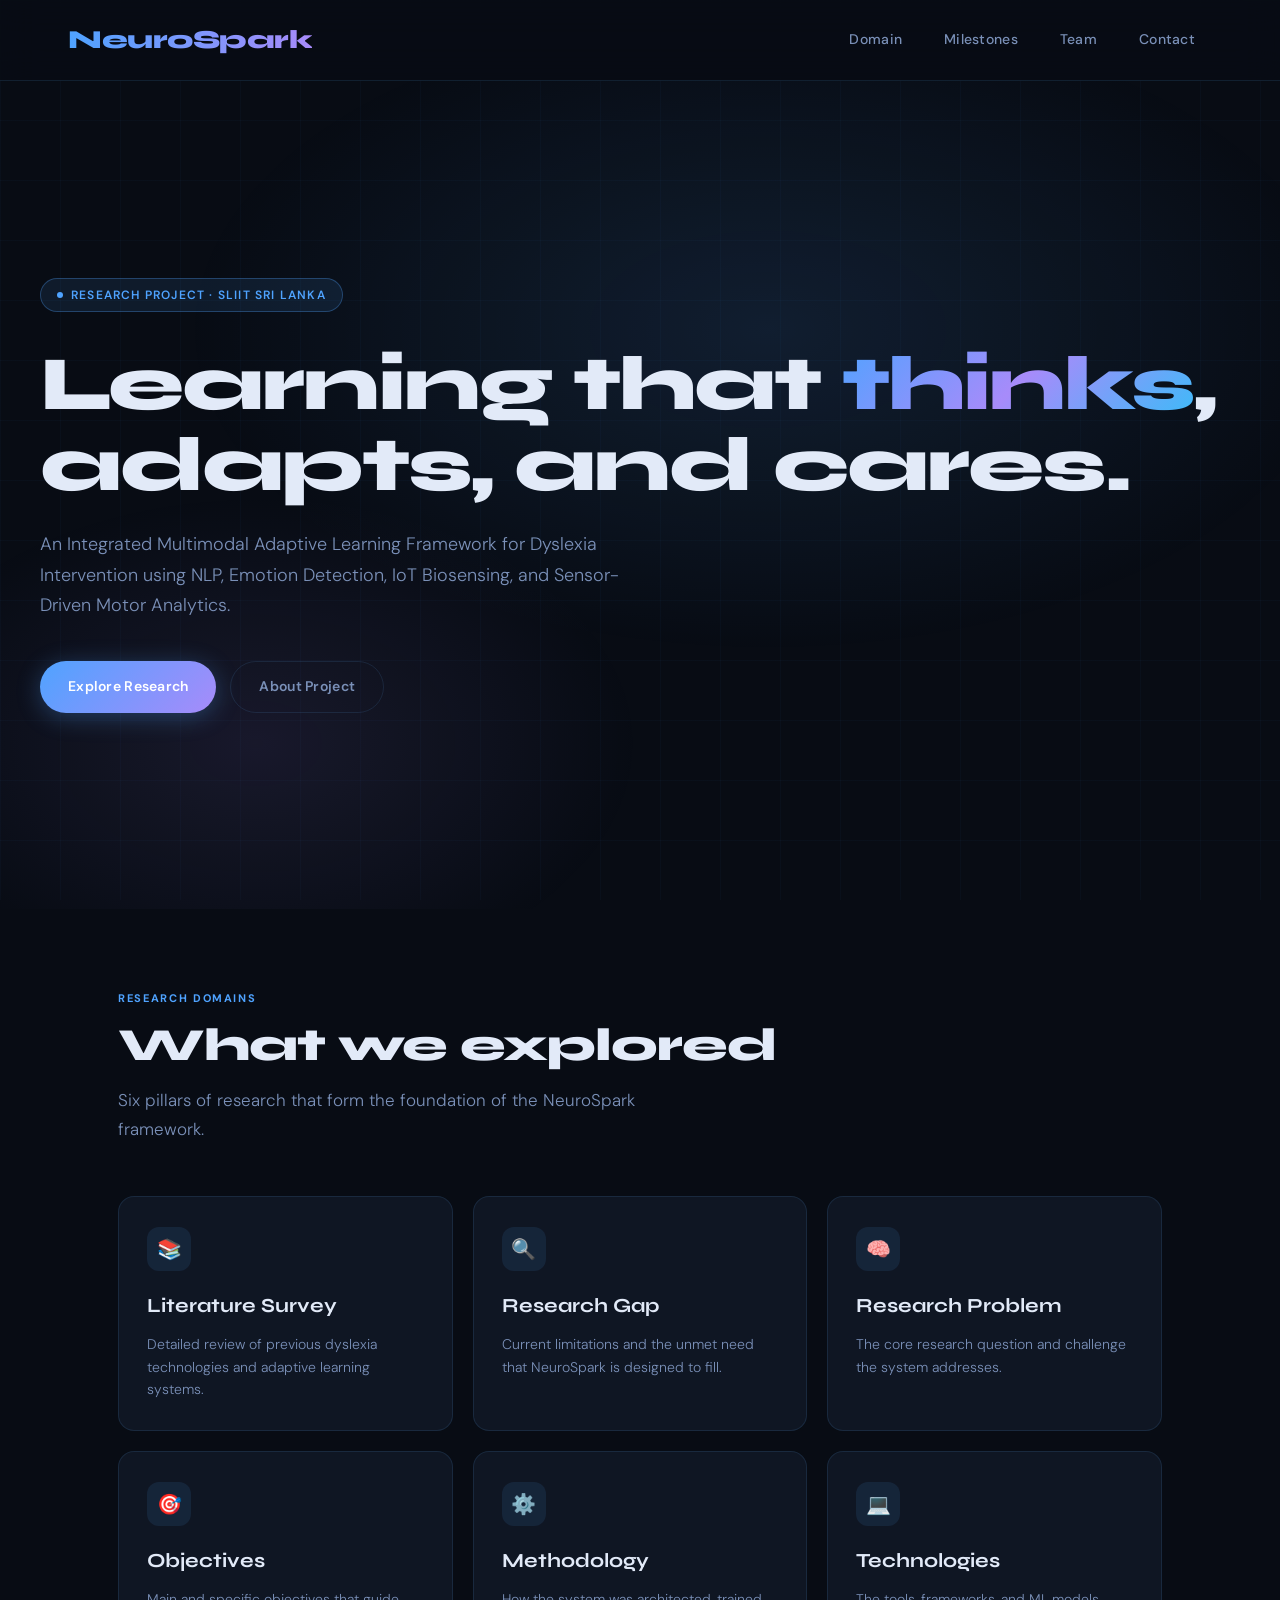
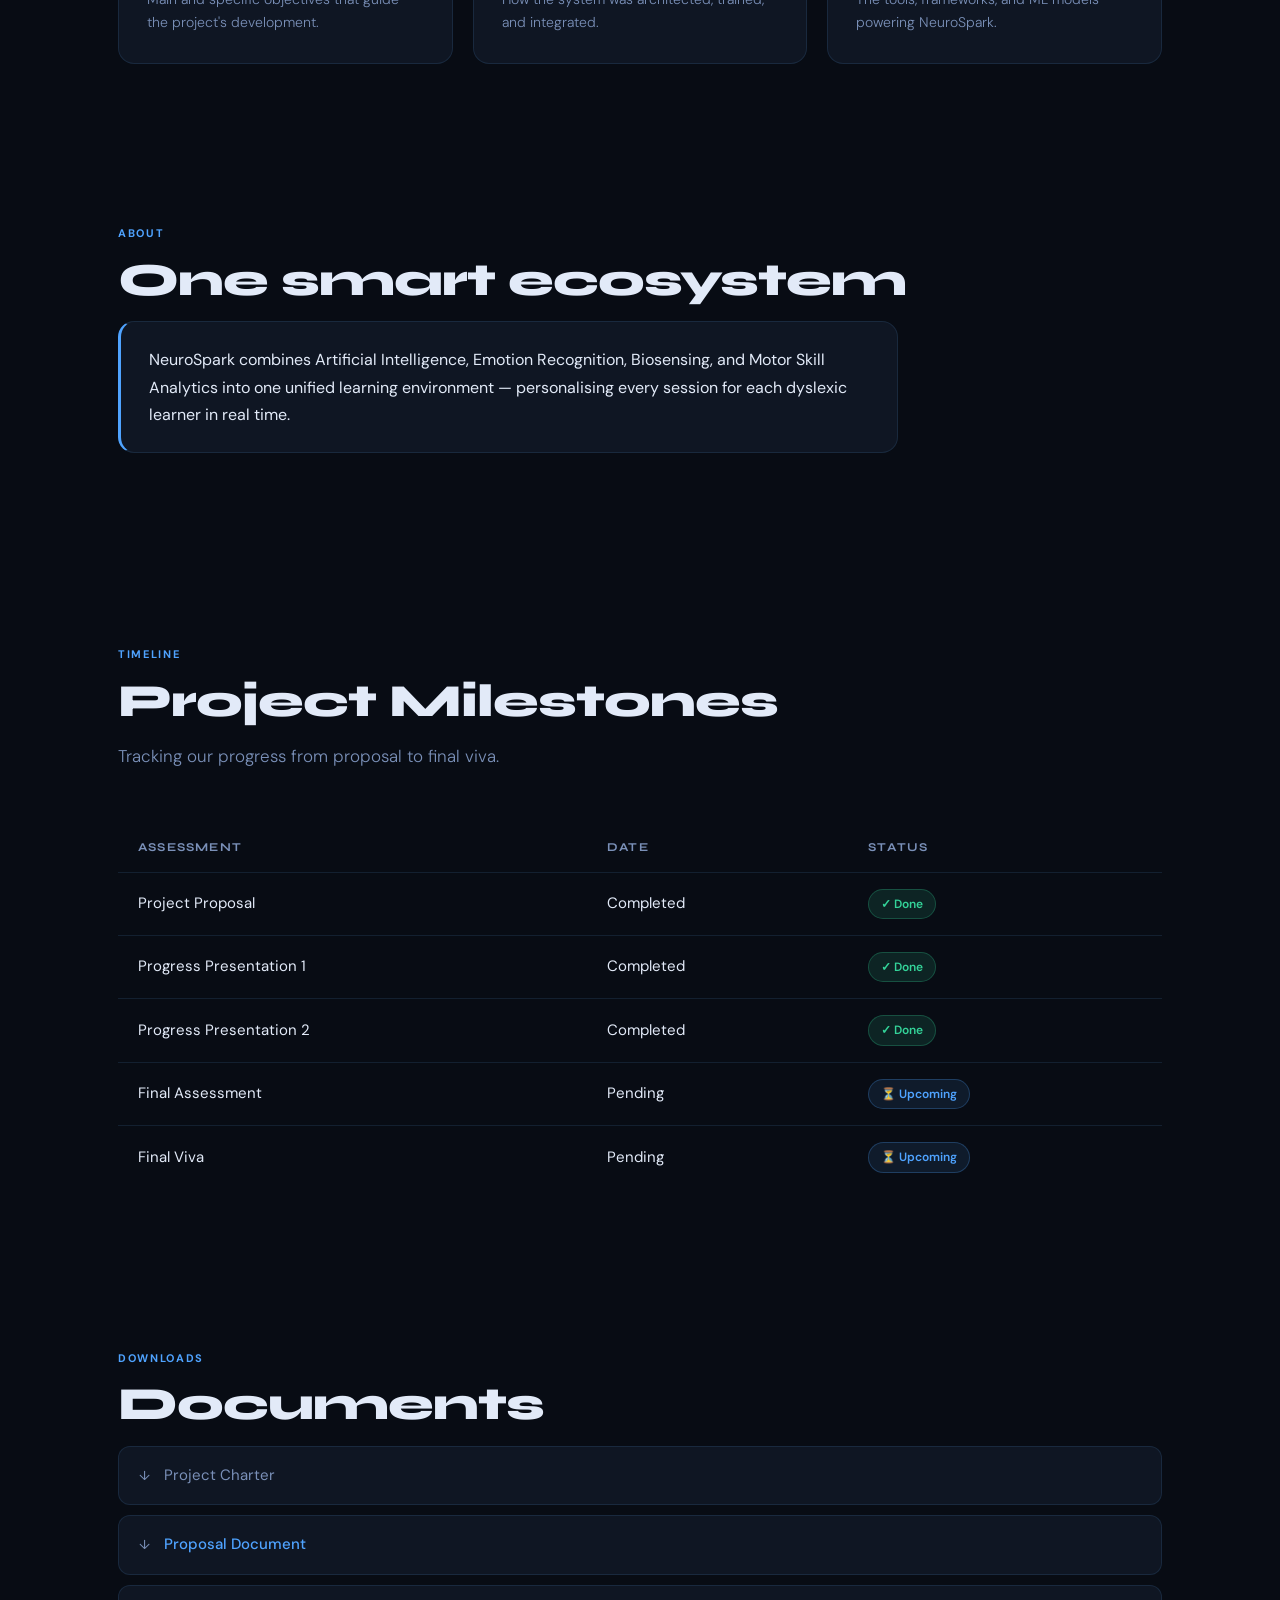
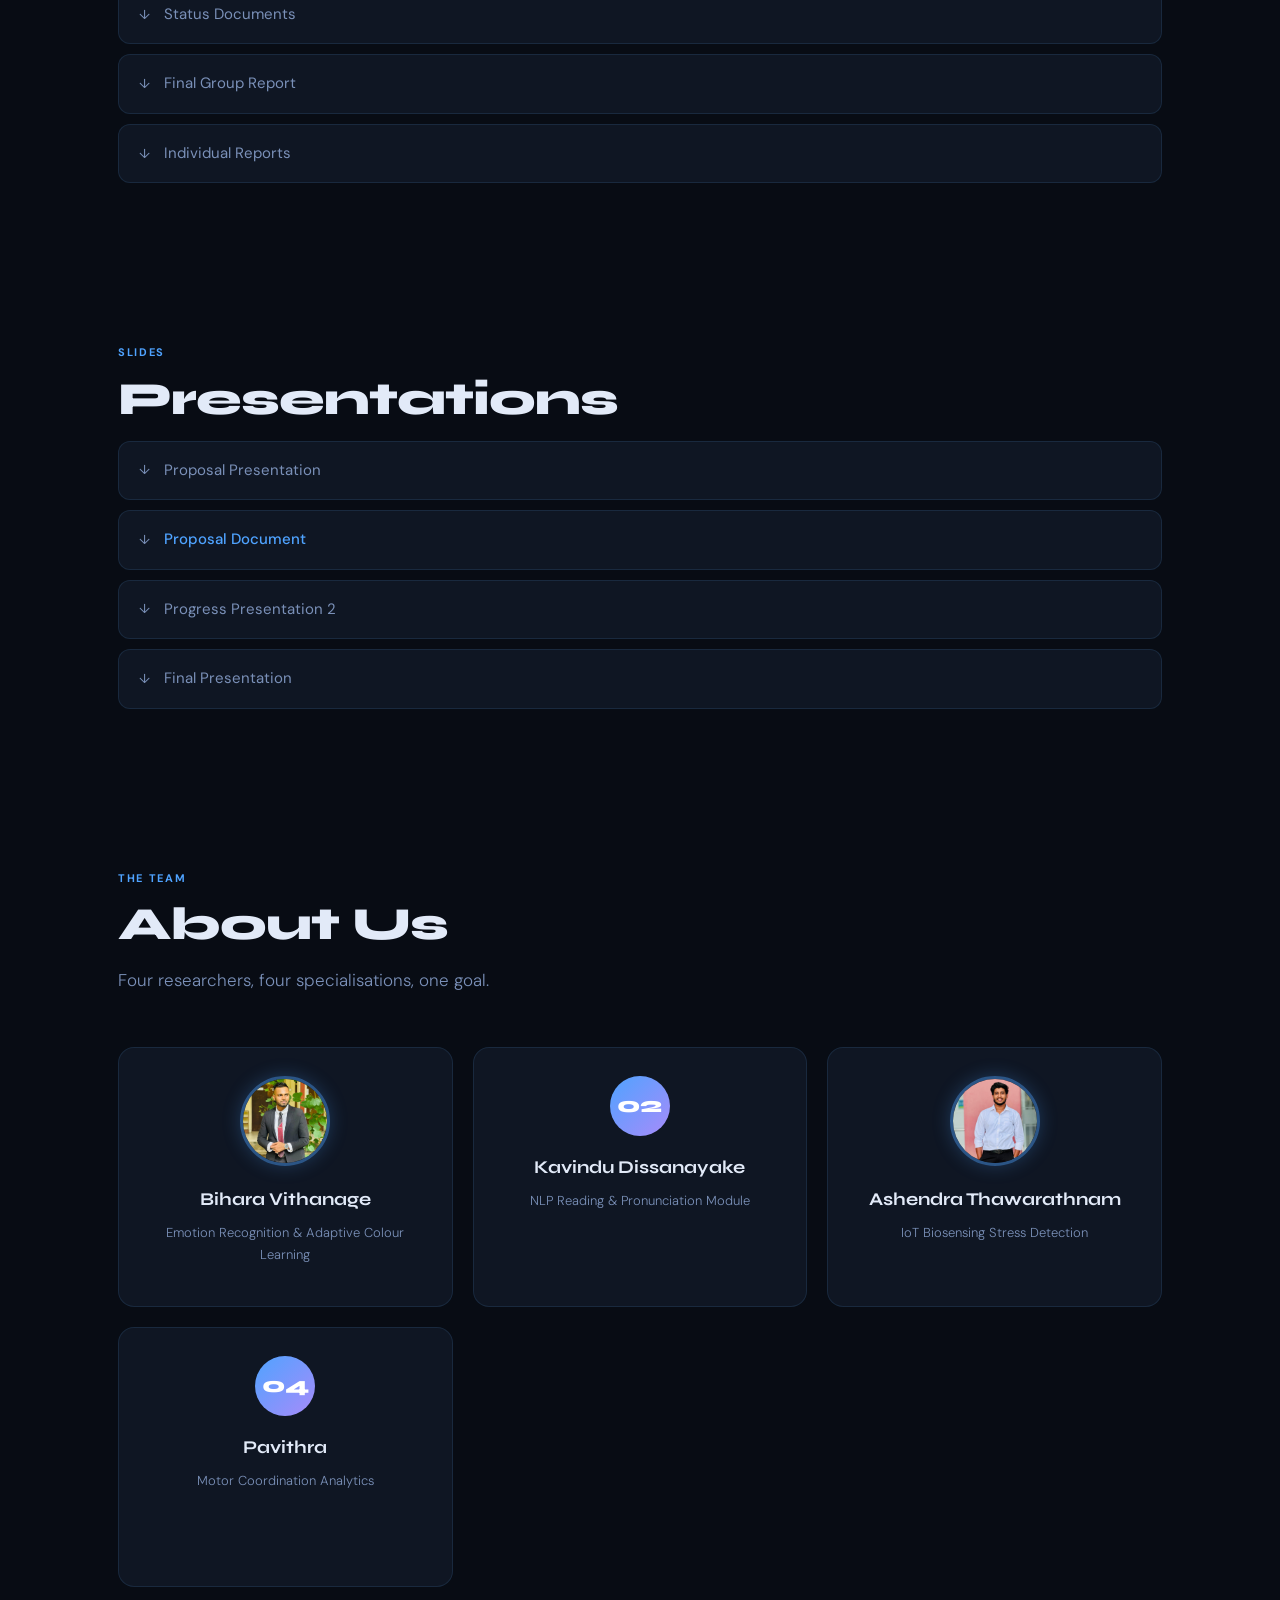
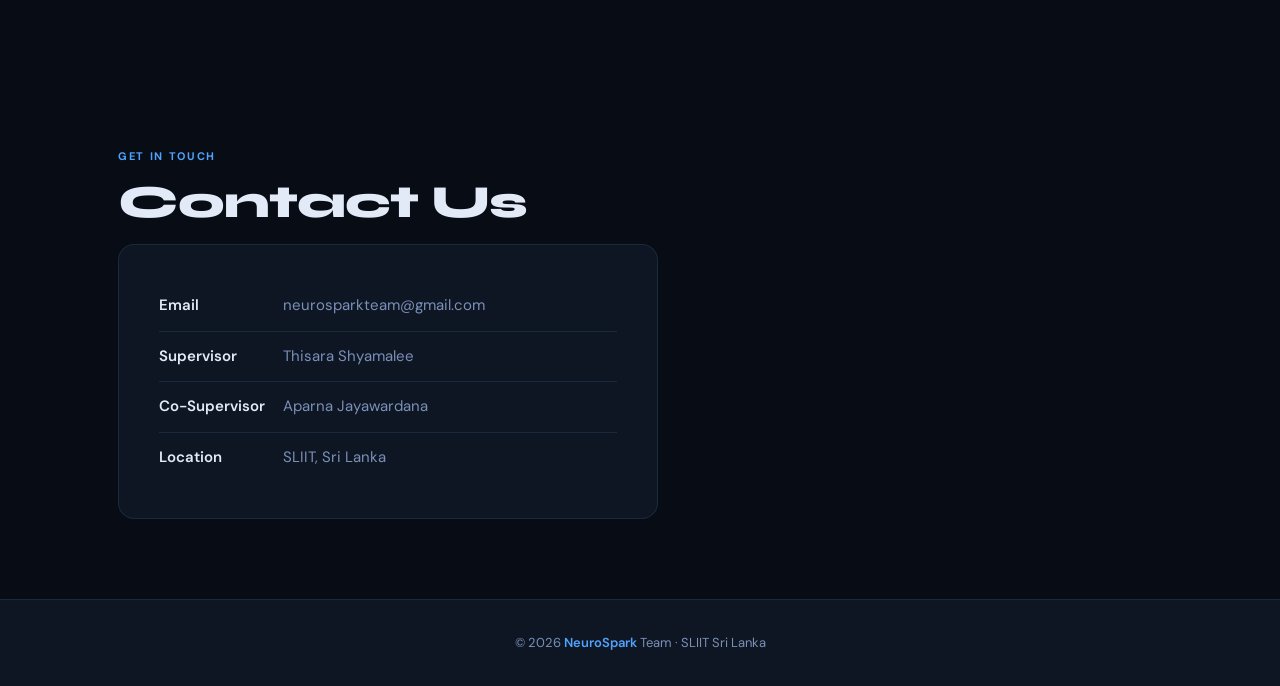
==== commit e81d07c7: "Add image for team member in index.html Added an image for team member Ashendra Thawarathnam." ====
--- a/index.html
+++ b/index.html
@@ -171,8 +171,8 @@
       <h3>Kavindu Dissanayake</h3>
       <p>NLP Reading &amp; Pronunciation Module</p>
     </div>
-    <div class="team-card">
-      <div class="team-avatar">03</div>
+    <div class="team-card">  
+      <img src="images/member3.jpeg" class="member-photo">
       <h3>Ashendra Thawarathnam</h3>
       <p>IoT Biosensing Stress Detection</p>
     </div>
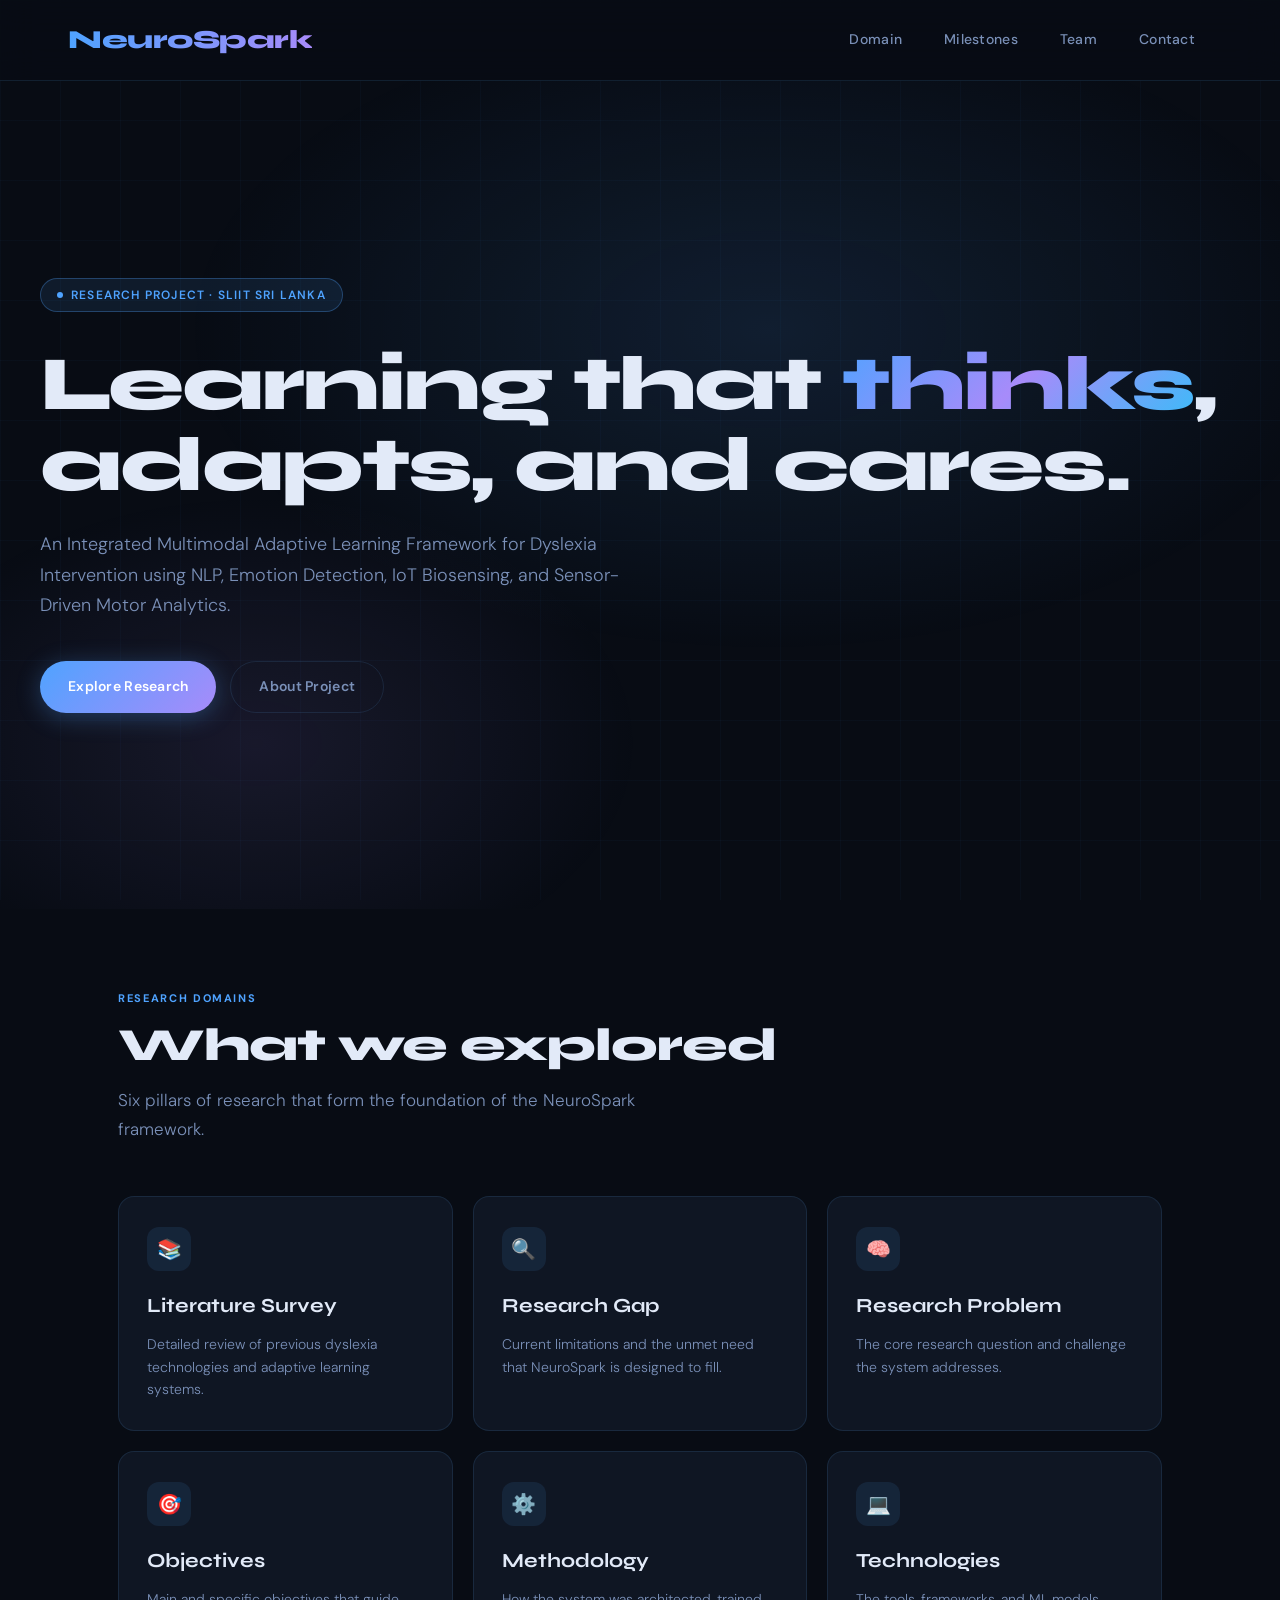
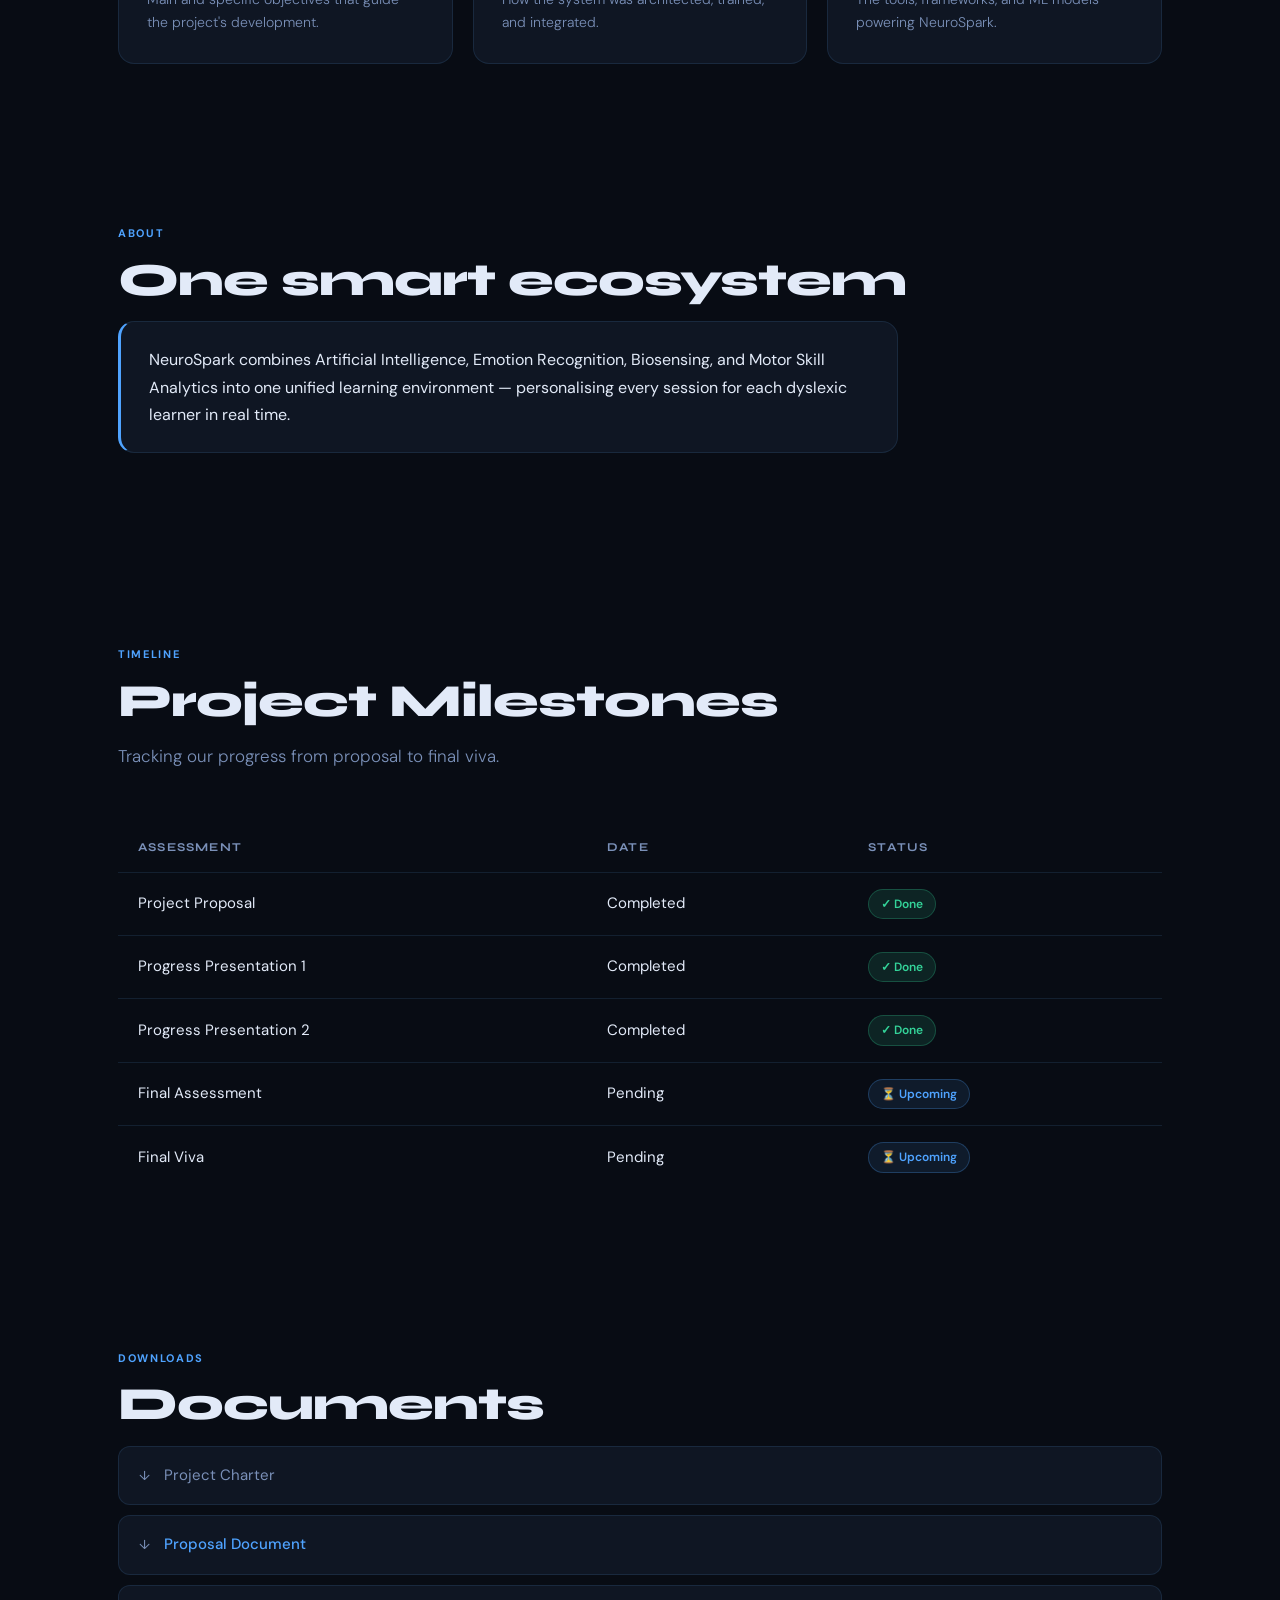
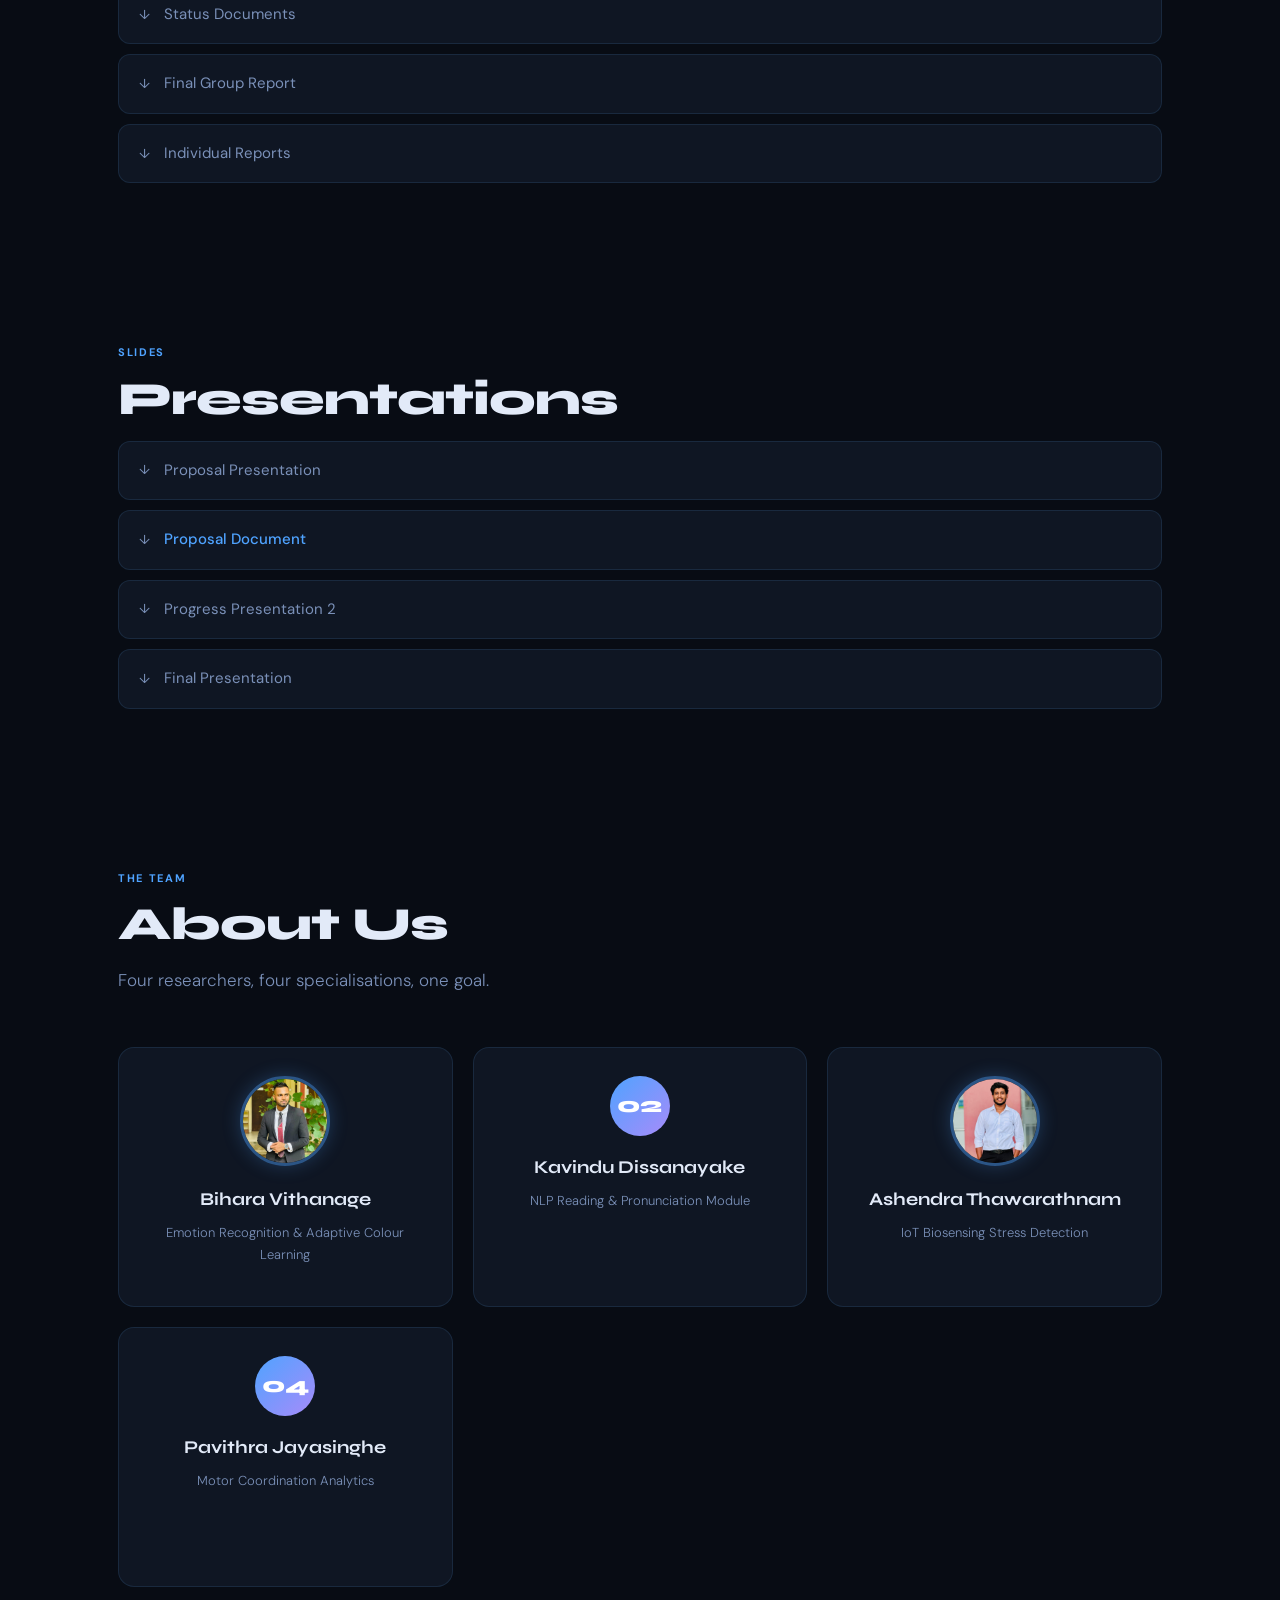
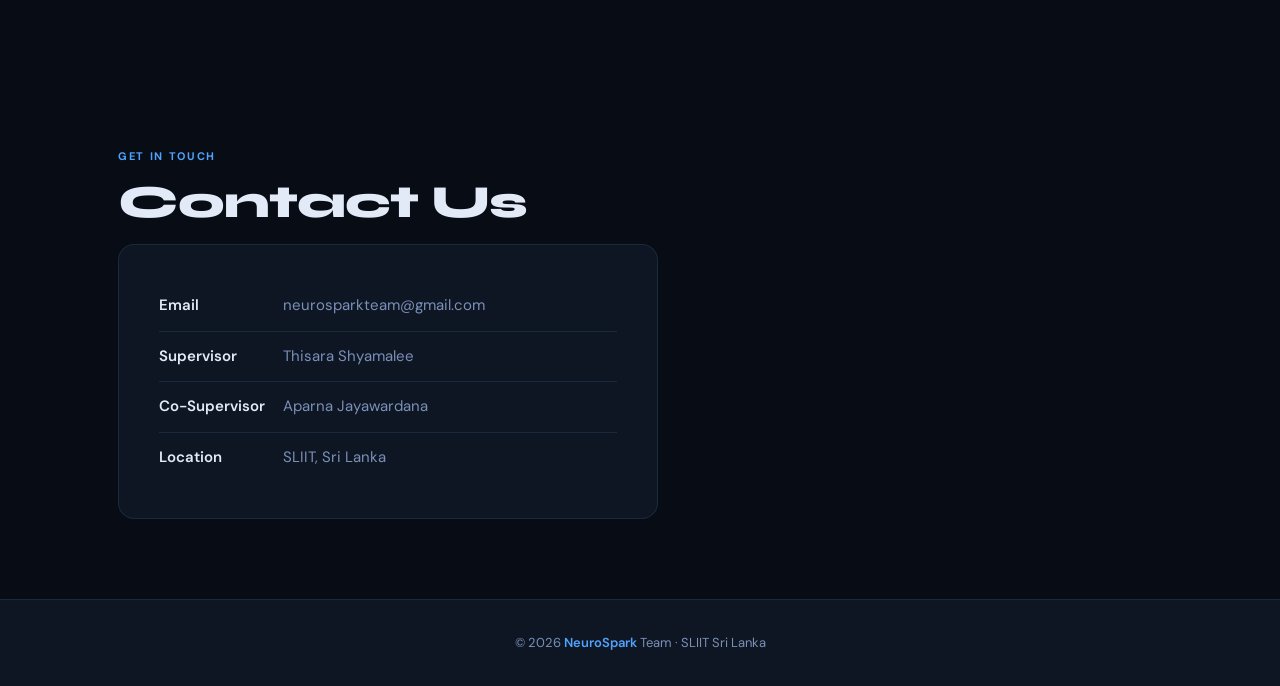
==== commit fd8c9cb9: "Update team member name to full name" ====
--- a/index.html
+++ b/index.html
@@ -178,7 +178,7 @@
     </div>
     <div class="team-card">
       <div class="team-avatar">04</div>
-      <h3>Pavithra </h3>
+      <h3>Pavithra Jayasinghe</h3>
       <p>Motor Coordination Analytics</p>
     </div>
   </div>
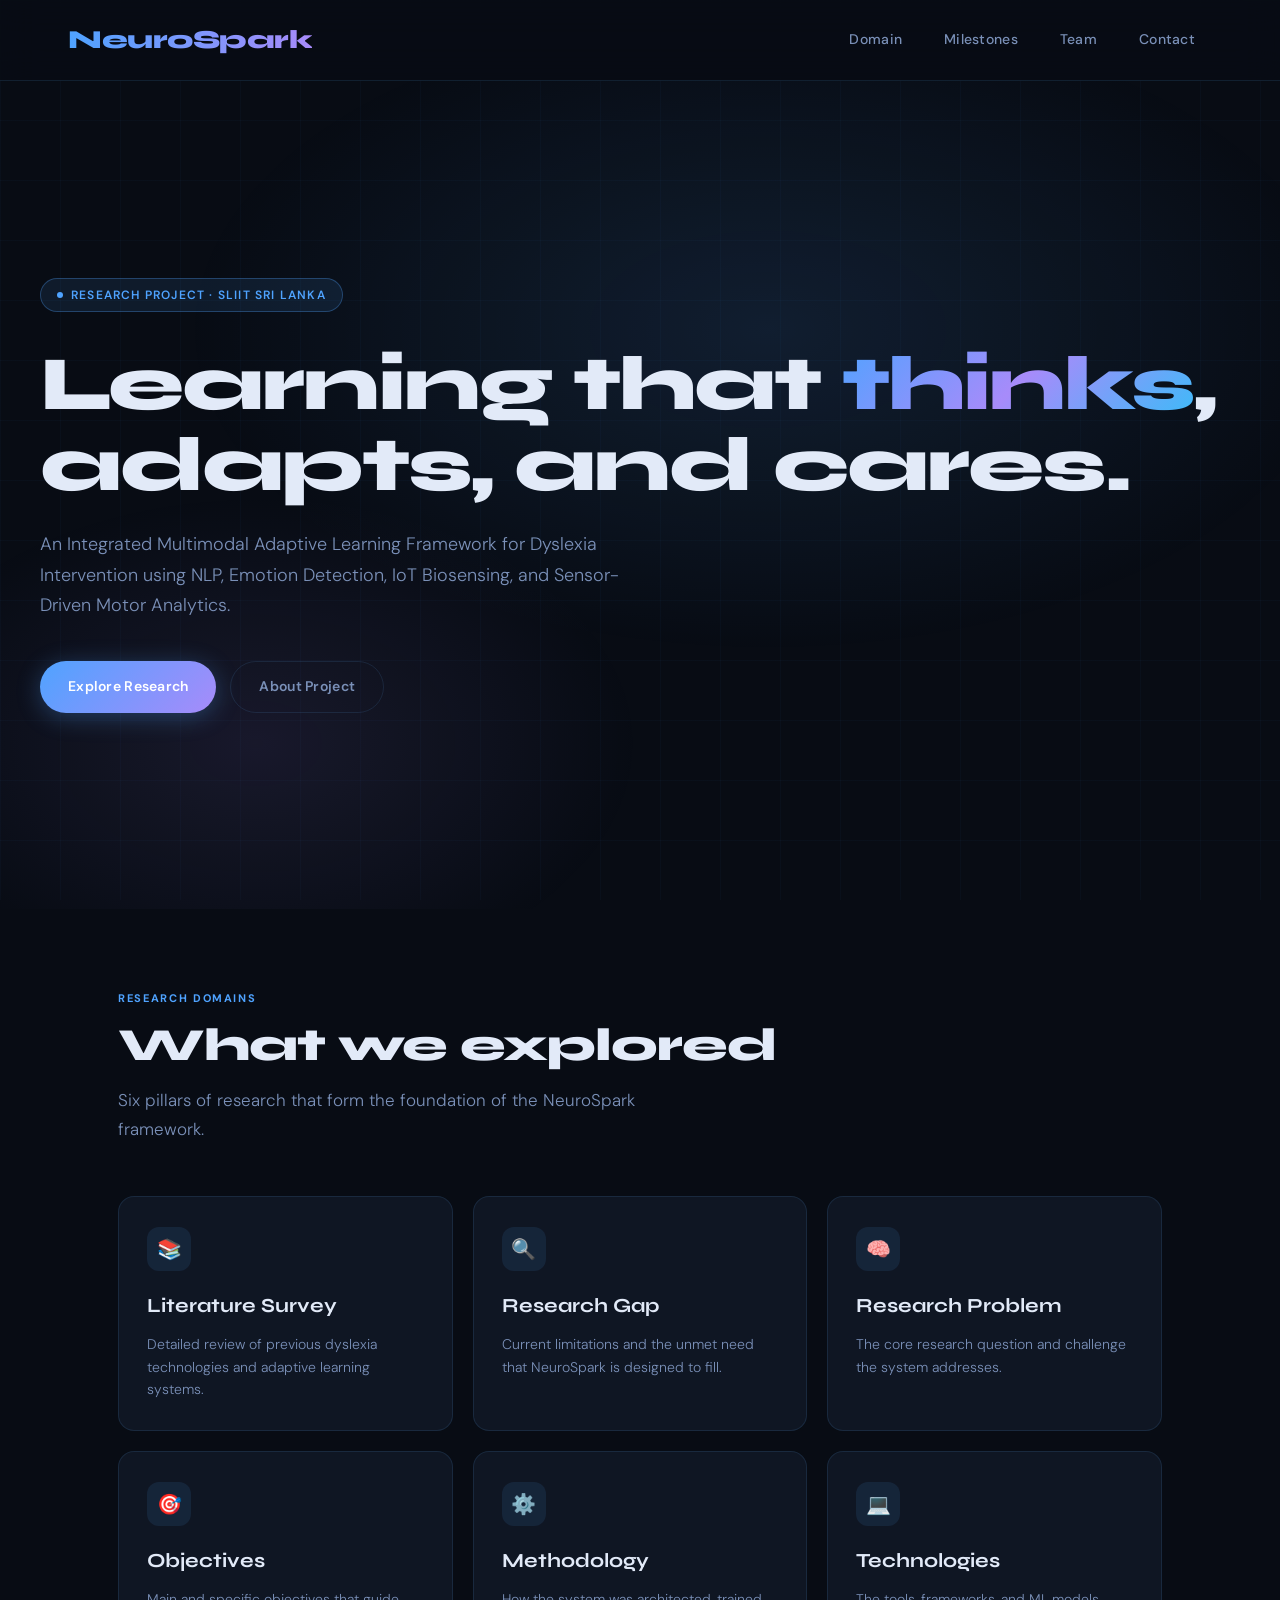
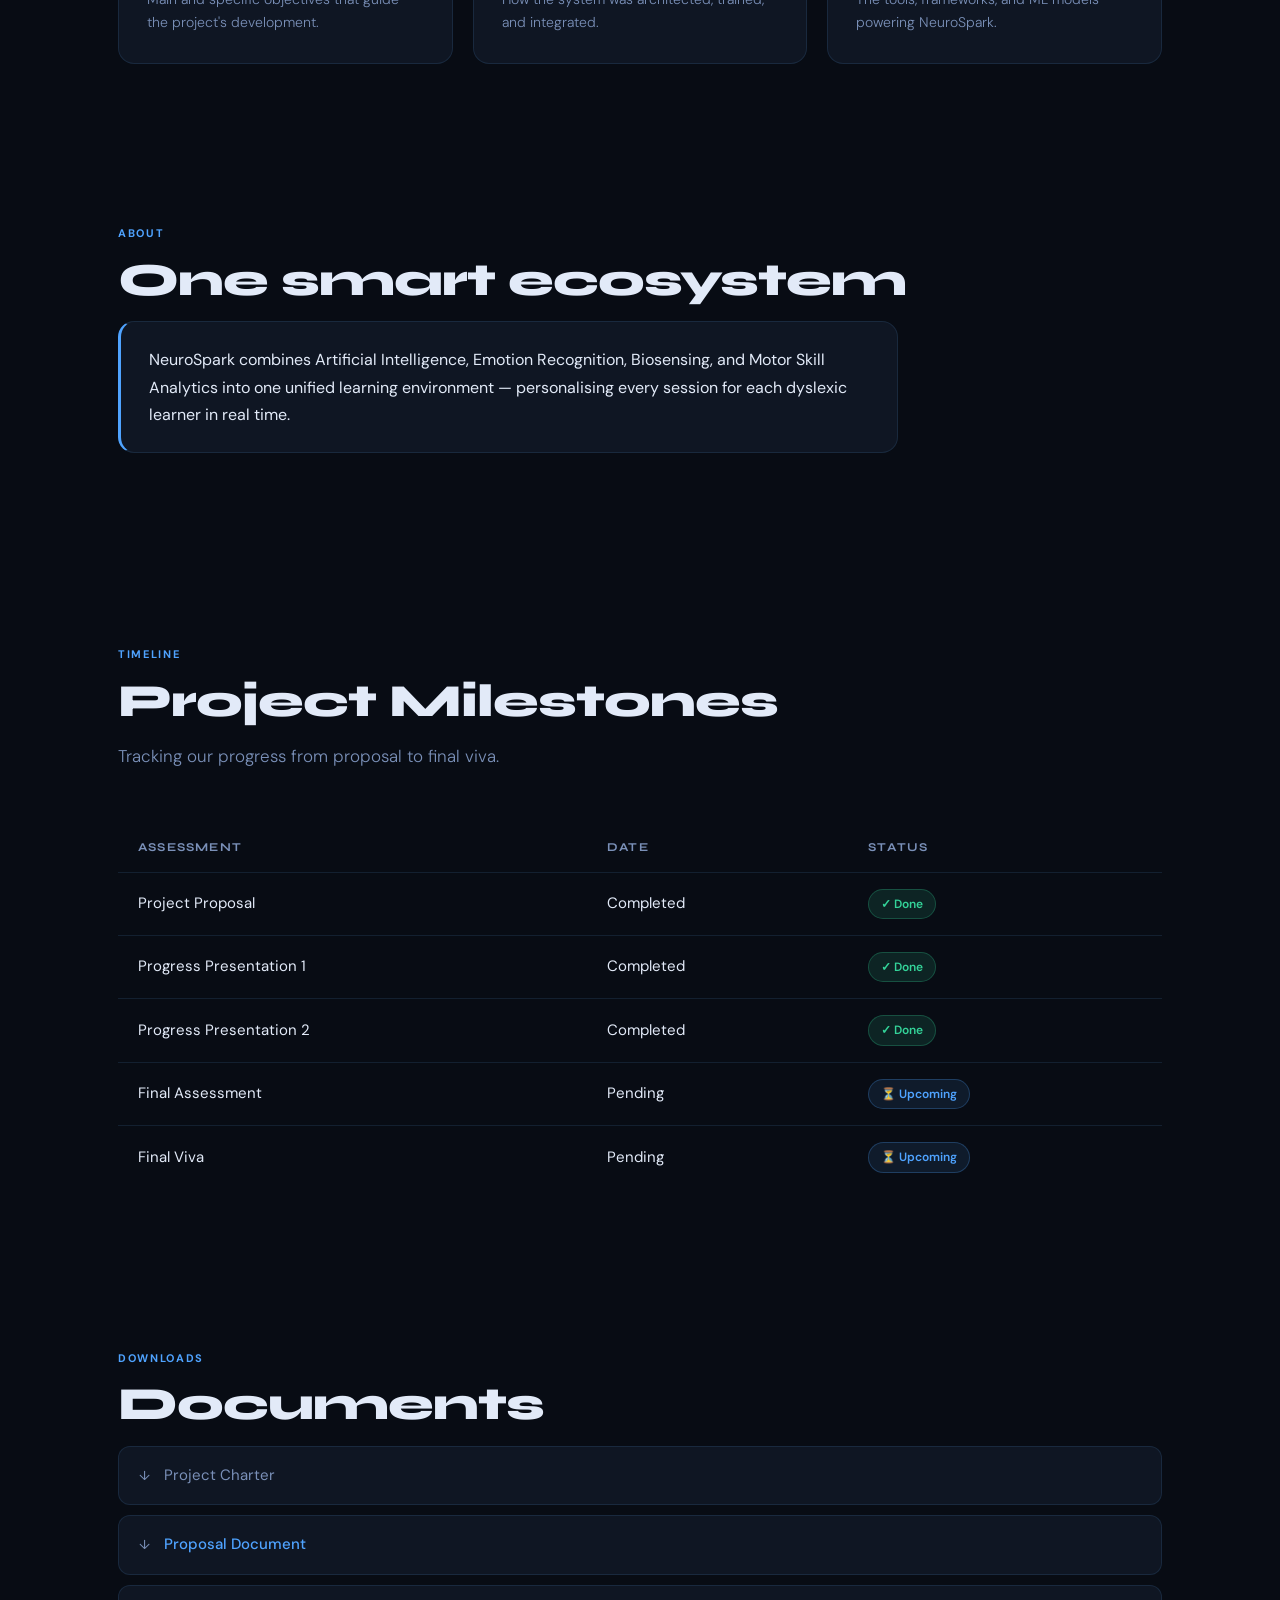
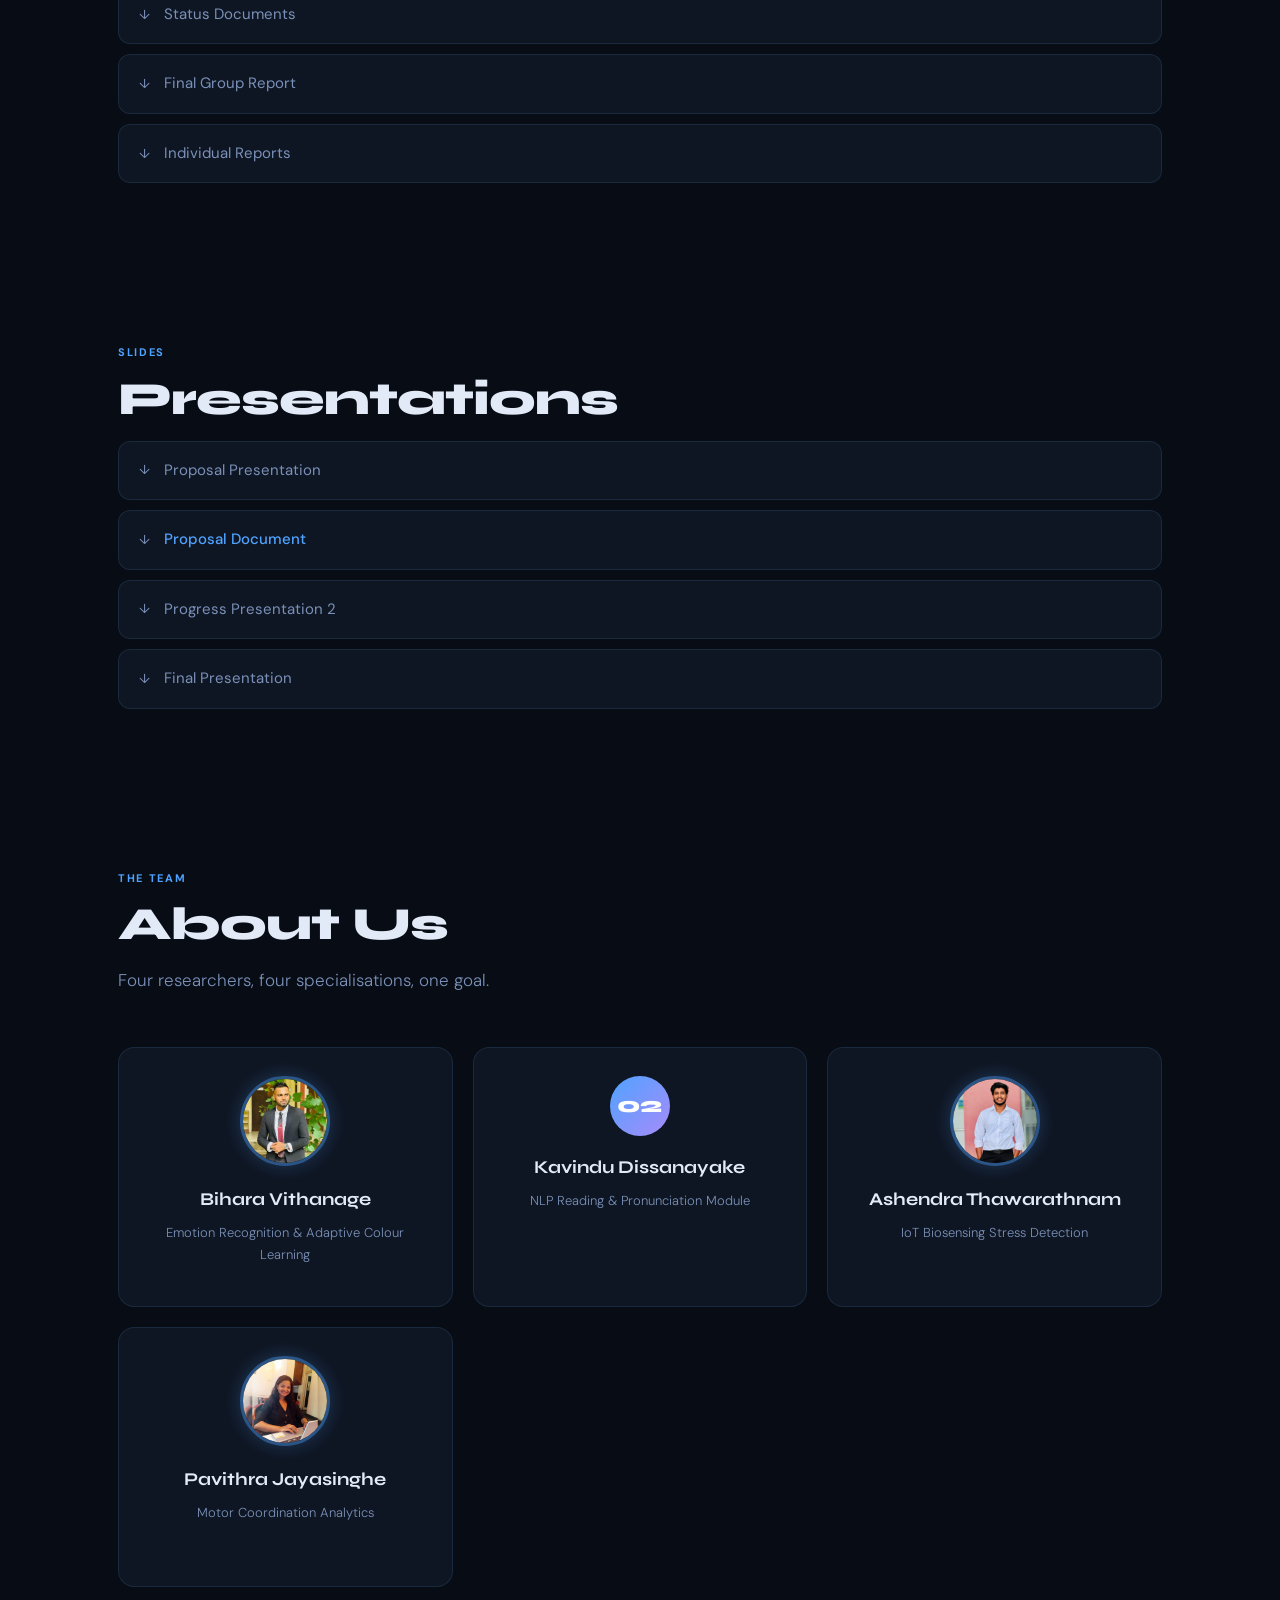
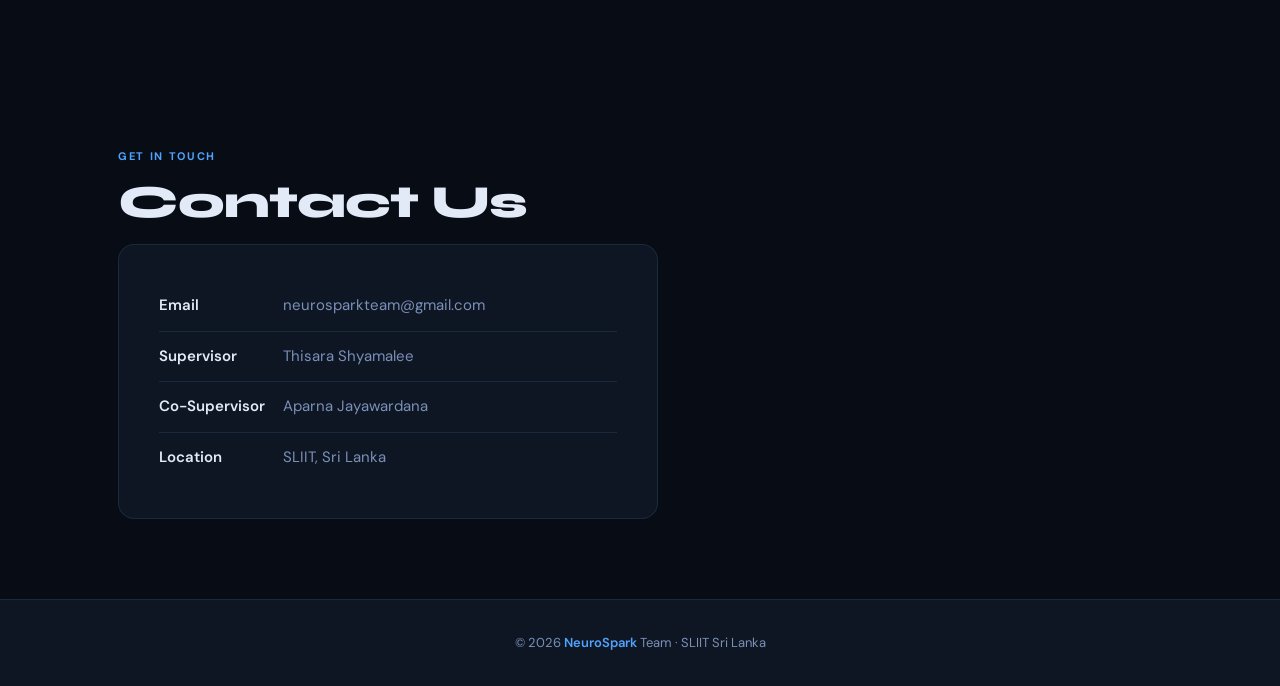
==== commit 3c4bf79b: "Update team member card for Pavithra Jayasinghe" ====
--- a/index.html
+++ b/index.html
@@ -176,8 +176,8 @@
       <h3>Ashendra Thawarathnam</h3>
       <p>IoT Biosensing Stress Detection</p>
     </div>
-    <div class="team-card">
-      <div class="team-avatar">04</div>
+    <div class="team-card">   
+      <img src="images/member4.jpeg" class="member-photo">
       <h3>Pavithra Jayasinghe</h3>
       <p>Motor Coordination Analytics</p>
     </div>
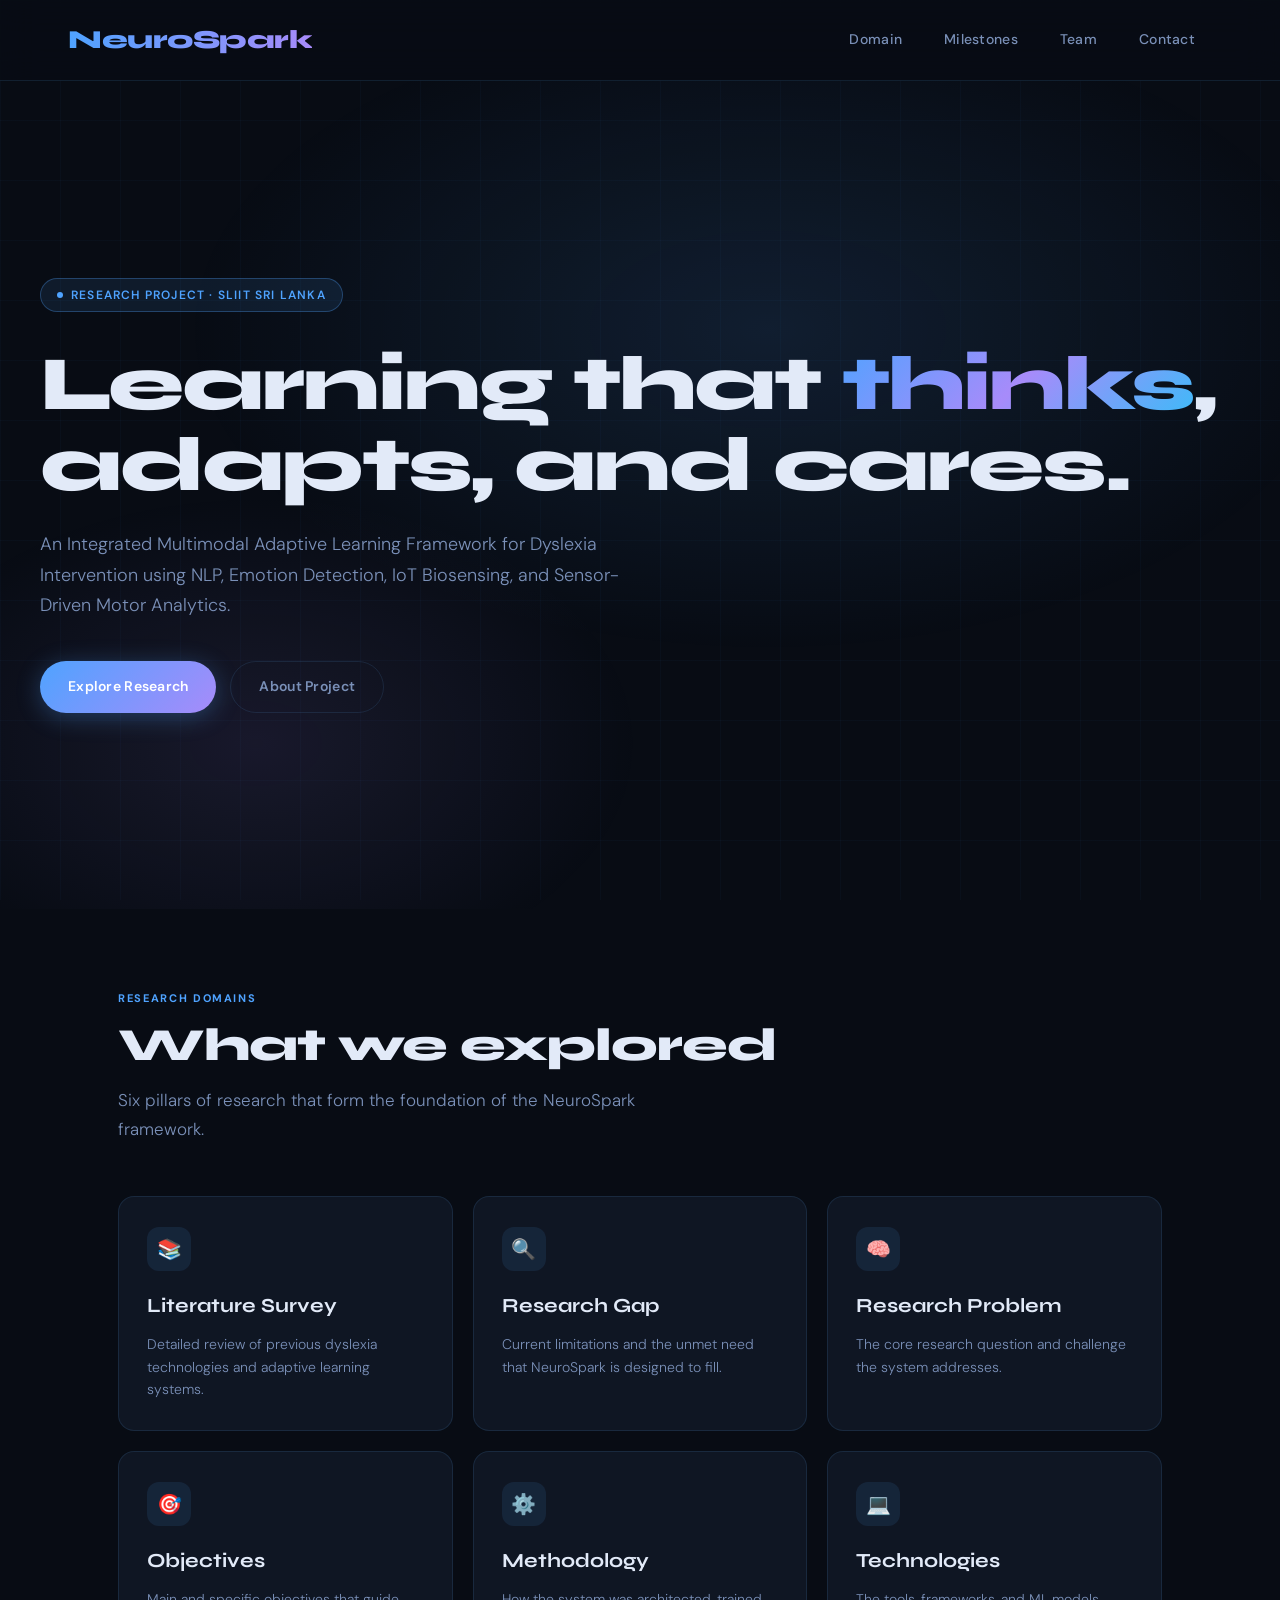
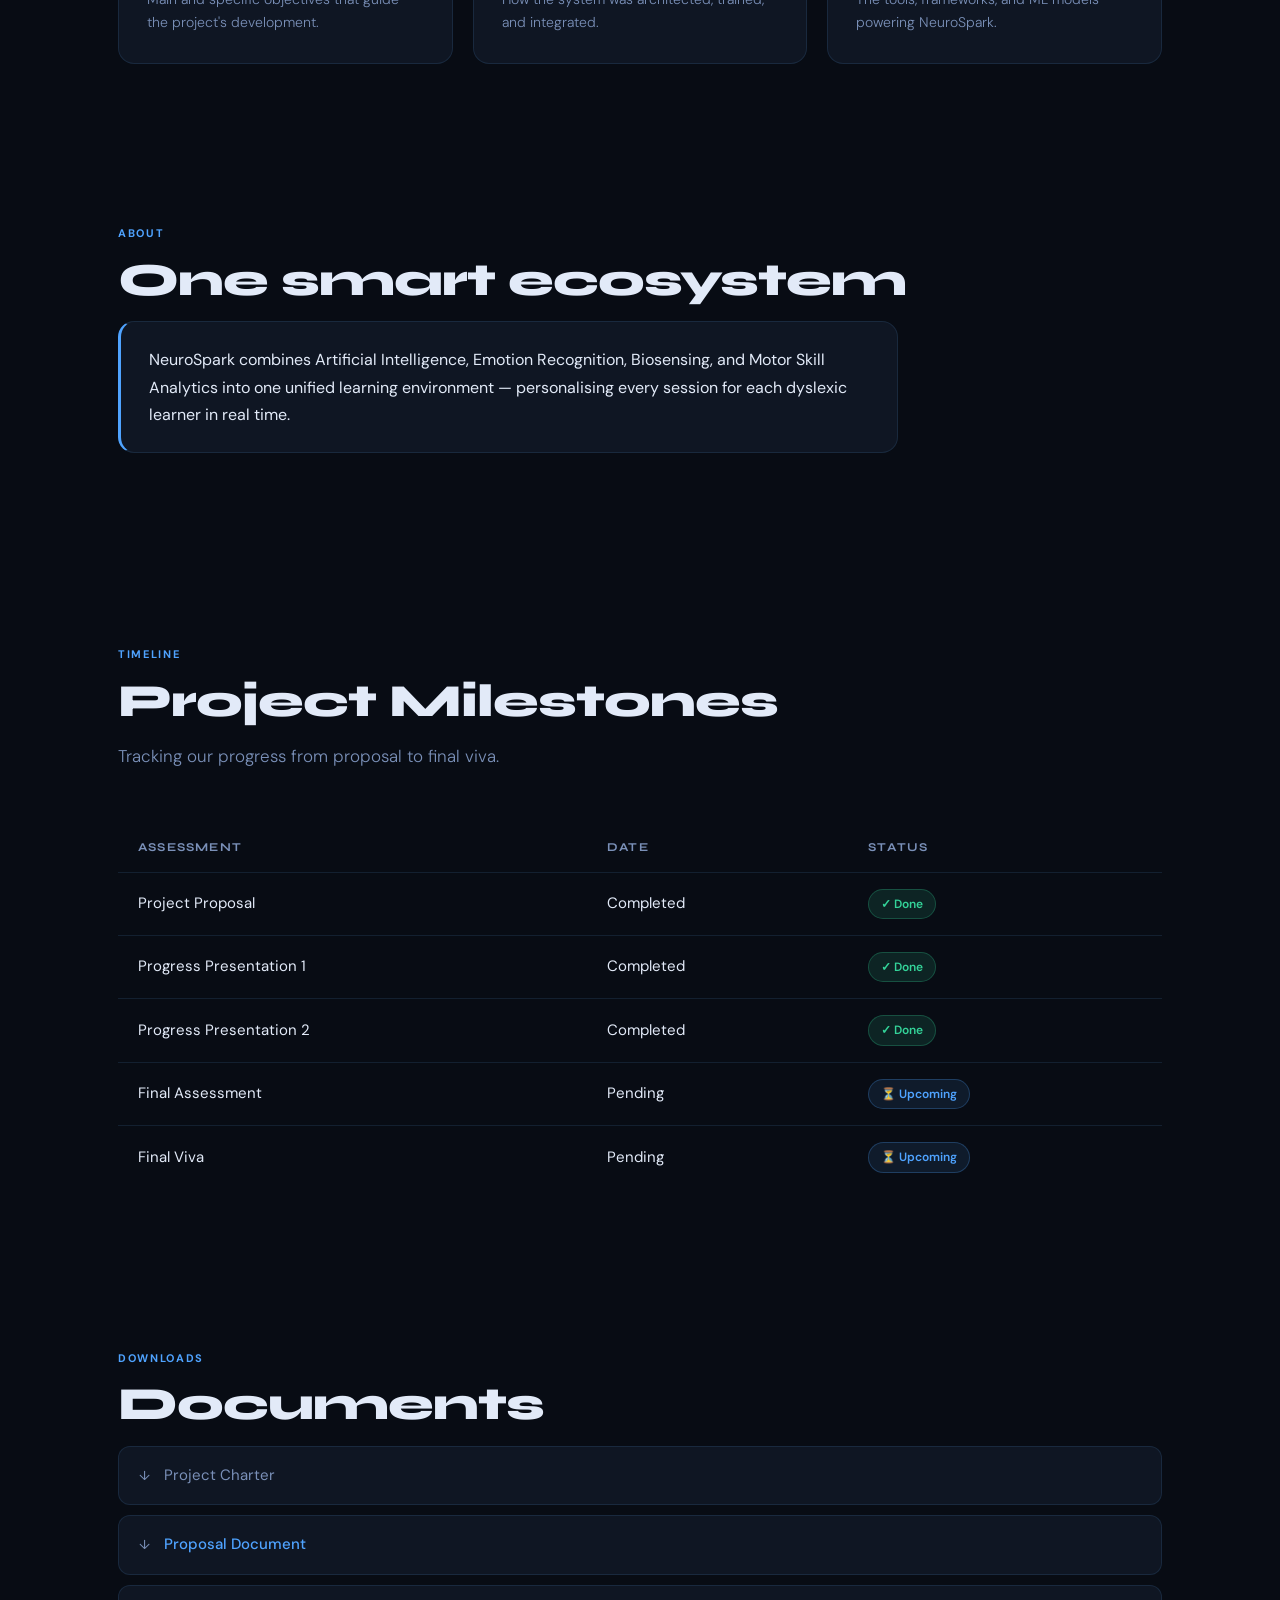
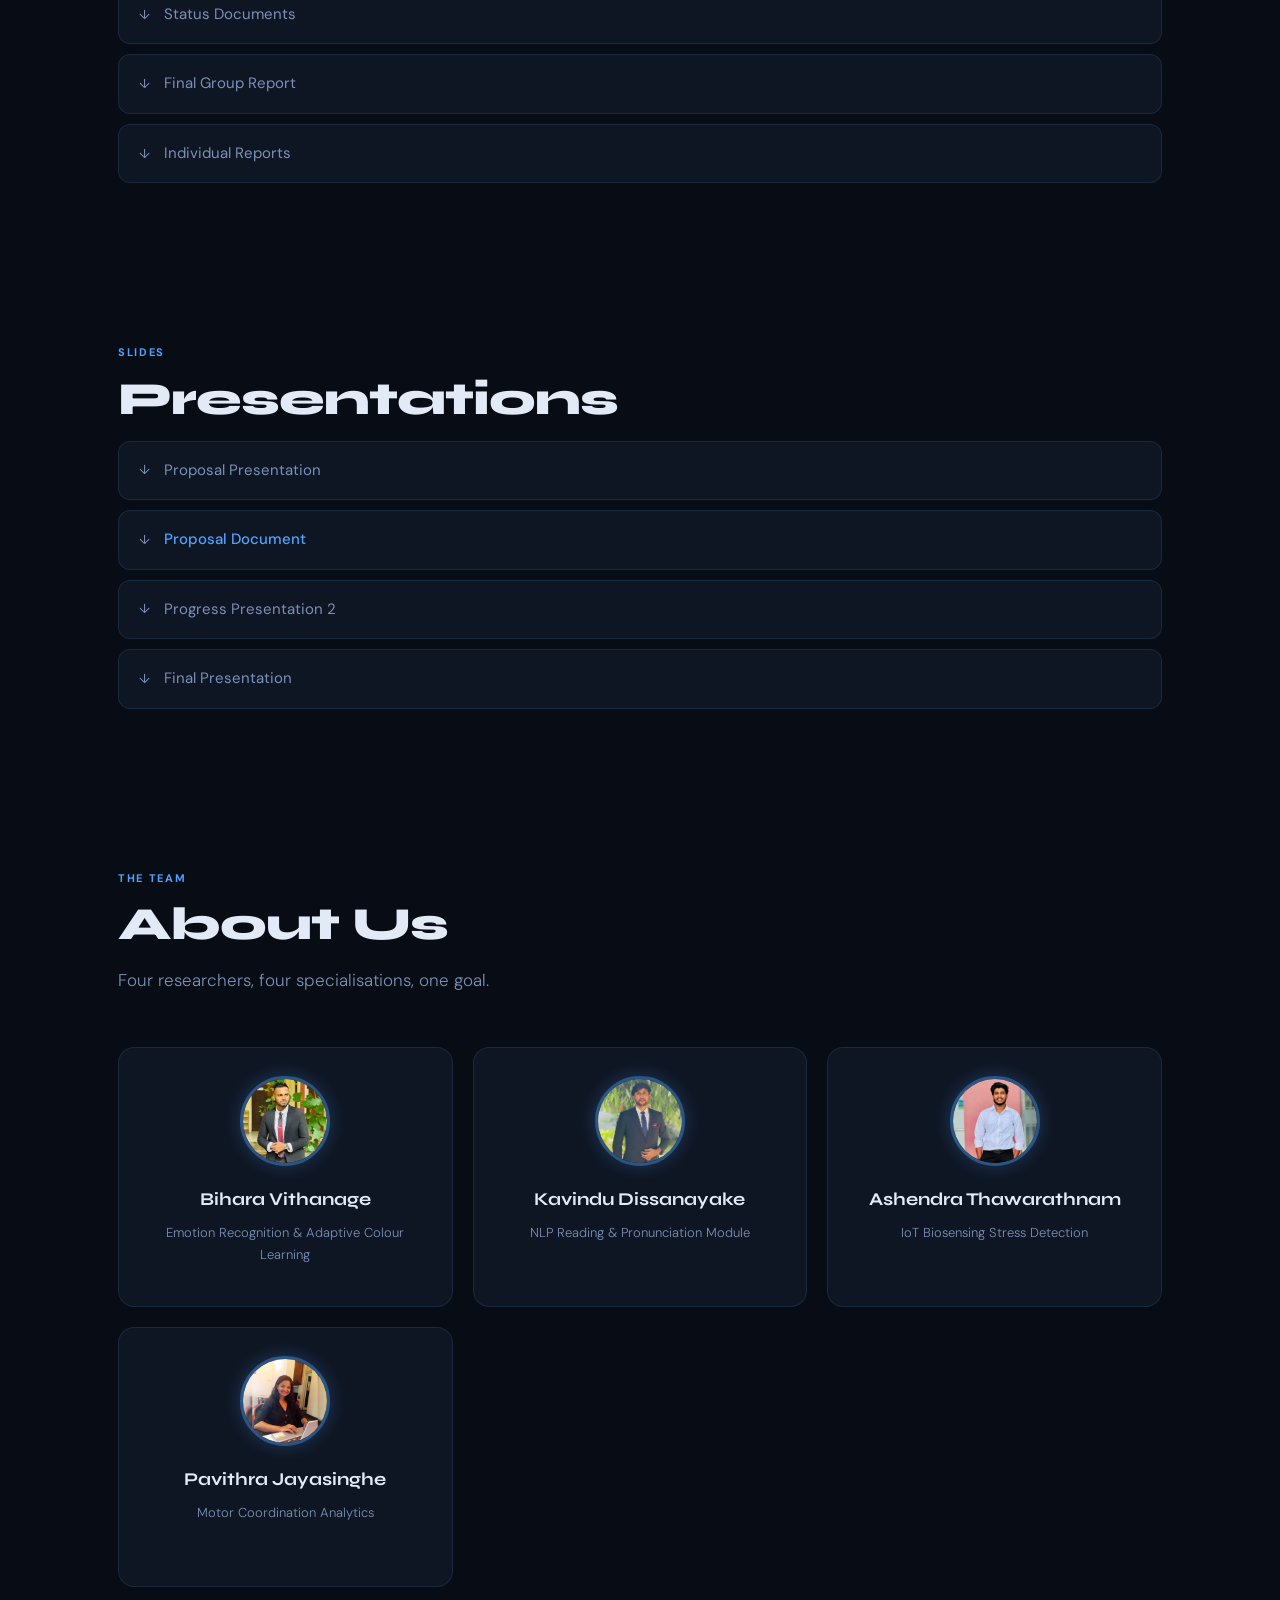
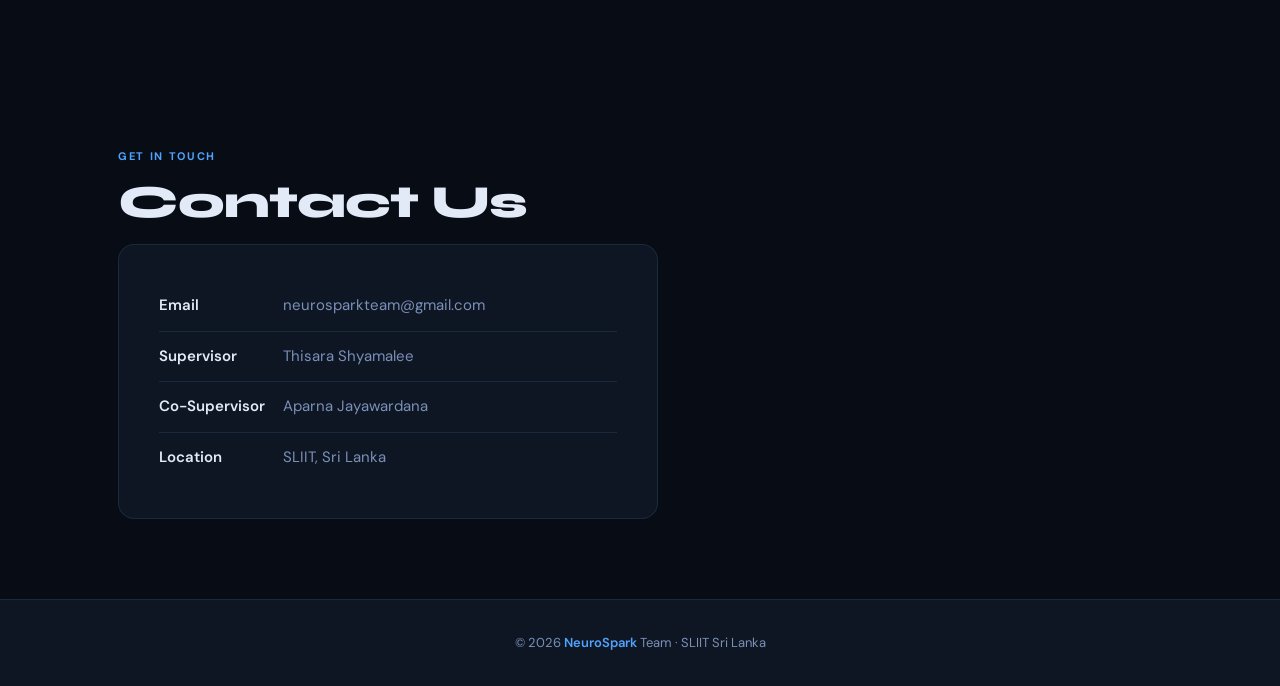
==== commit 902b8fc0: "Update index.html" ====
--- a/index.html
+++ b/index.html
@@ -167,7 +167,7 @@
       <p>Emotion Recognition &amp; Adaptive Colour Learning</p>
     </div>
     <div class="team-card">
-      <div class="team-avatar">02</div>
+      <img src="images/member2.jpeg" class="member-photo">
       <h3>Kavindu Dissanayake</h3>
       <p>NLP Reading &amp; Pronunciation Module</p>
     </div>
